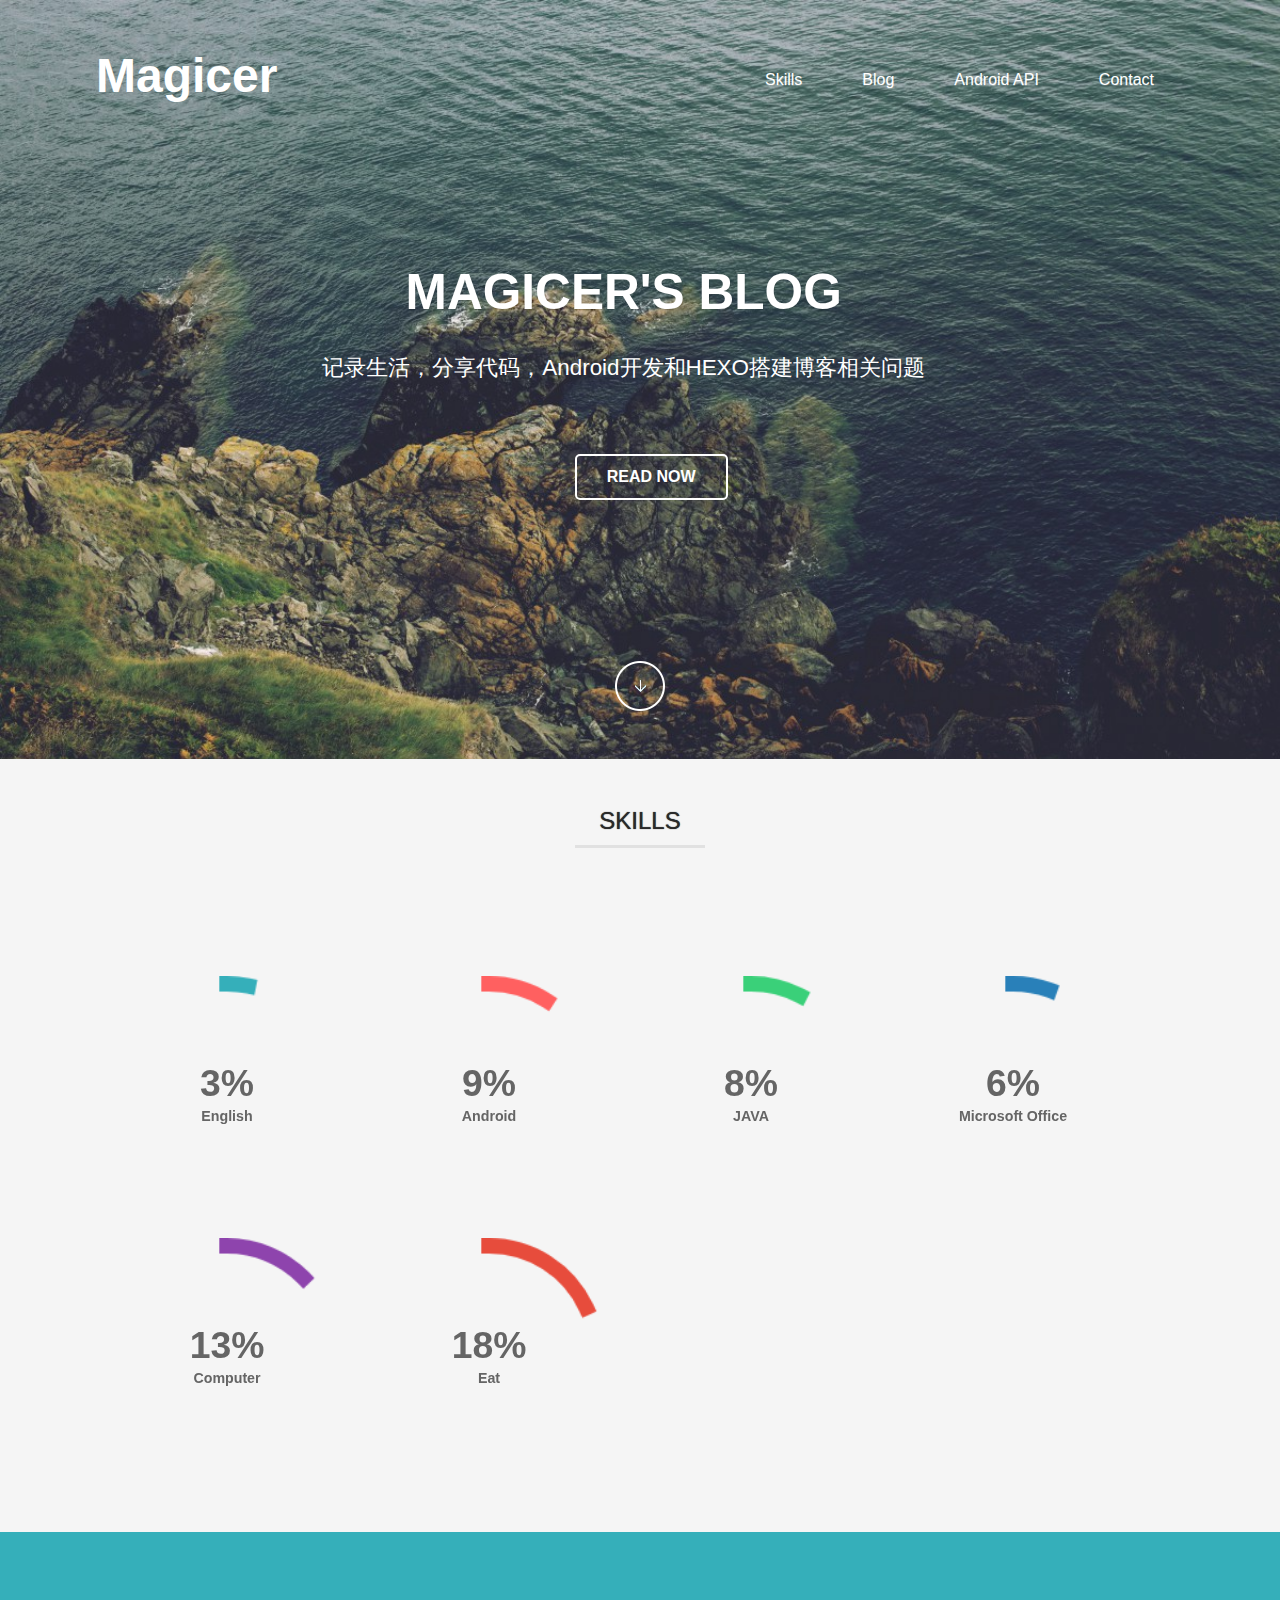
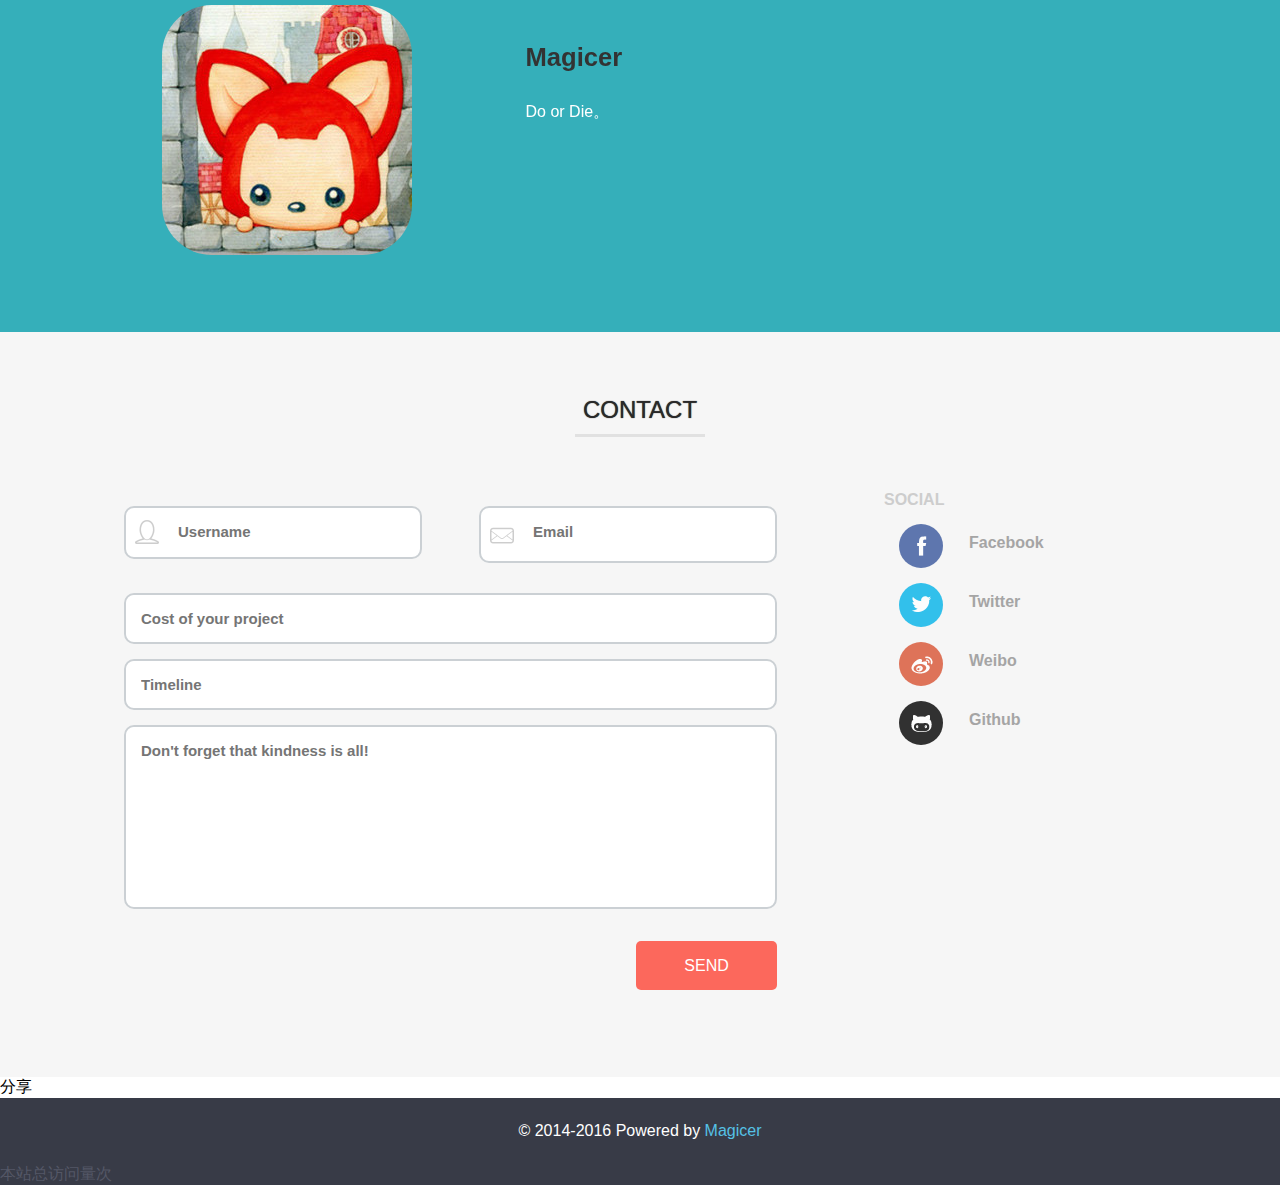
==== index.html @ fb3bc458 "social" ====
<!DOCTYPE HTML>
<html>
<head>
<title>Magicer's Home Page</title>
<meta http-equiv="Content-Type" content="text/html; charset=utf-8" />
<meta name="description" content="记录生活 |Android|Java" />
<meta name="description" content="张同爽的个人主页：http://magicer.xyz" />
<link rel="Shortcut Icon" href="images/icon.png" >
<link rel="Bookmark" href="images/icon.png" >
<meta name="viewport" content="width=device-width, initial-scale=1, maximum-scale=1">
<!-- <link href='http://fonts.googleapis.com/css?family=Open+Sans:400,600' rel='stylesheet' type='text/css'> -->
<link href="css/style.css" rel="stylesheet" type="text/css" media="all" />
<link href="css/slimmenu.css" rel="stylesheet" media="screen">

<script src="js/jquery.min.js"></script>
</head>
<body>
<div class="content" id="home">
	<div class="wrap">
		<div class="header_style1"> 
			<!-- start h_logo -->
			<div class="logo">
				<h1><a href="index.html">Magicer</a></h1>
			</div>
			<!-- start h_menu -->
			<div class="h_menu">
				<ul class="flexy-menu thick orange">
					<li> <a href="#skills" class="scroll">Skills</a></li>
					<li><a href="http://blog.magicer.xyz" >Blog</a></li>
					<li><a href="http://android.magicer.xyz" >Android API</a> </li>
					<li><a href="#contact" class="scroll">Contact</a></li>
				</ul>
			</div>
			<!-- end h_menu -->
			<div class="clear"> </div>
		</div>
		
		<!-- start manu --> 
		<script type="text/javascript" src="js/flexy-menu.js"></script>
		<link href="css/header_style1.css" rel="stylesheet" type="text/css" media="all" />
		<script type="text/javascript">$(document).ready(function(){$(".flexy-menu").flexymenu({speed: 400,type: "horizontal",align: "right"});});</script> 
		

		<div class="slider"> 
			
			<div id="da-slider" class="da-slider">
				<div class="da-slide">
					<h2>Magicer's Blog</h2>
					<p>记录生活，分享代码，Android开发和HEXO搭建博客相关问题</p>
					<a href="http://blog.magicer.xyz" class="da-link"><span> READ NOW</span></a> </div>
				<div class="da-slide">
					<h2>Adroid 6.0 <img src="images/Android OS-28.png" alt="android " height="40" width="40"> Marshmallow </h2>
					<p>Android 6.0 Marshmallow 官方文档镜像文件，不需要翻墙即可查看</p>
					<a href="http://android.magicer.xyz" class="da-link"><span> READ NOW</span></a> </div>
				
				
				<nav class="da-arrows"> <span class="da-arrows-prev"></span> <span class="da-arrows-next"></span> </nav>
			</div>
			<div class="down-arrow"> <a href="#skills" class="scroll" ><span> </span></a> </div>
			<link rel="stylesheet" type="text/css" href="css/slider.css" />
			<script type="text/javascript" src="js/modernizr.custom.28468.js"></script> 
			<script type="text/javascript" src="js/jquery.cslider.js"></script> 
			<script type="text/javascript">
				$(function() {
				
					$('#da-slider').cslider({
						autoplay	: true,
						bgincrement	: 450
					});
				
				});
			</script> 
			
		</div>
	</div>
</div>




<!-- Owl Carousel Assets -->
<link href="css/owl.carousel.css" rel="stylesheet">
<!-- Owl Carousel Assets --> 
<!-- Prettify --> 
<script src="js/owl.carousel.js"></script> 
<script>
		    $(document).ready(function() {
		
		      $("#owl-demo").owlCarousel({
		        items : 1,
		        lazyLoad : true,
		        autoPlay : true,
		        navigation : true,
			    navigationText : ["",""],
			    rewindNav :true,
			    scrollPerPage :true,
			    pagination : true,
    			paginationNumbers: false,
		      });
		
		    });
		    $(document).ready(function() {
		
		      $("#owl-demo1").owlCarousel({
		        items : 1,
		        lazyLoad : true,
		        autoPlay : true,
		        navigation : true,
			    navigationText : ["",""],
			    rewindNav : true,
			    scrollPerPage :true,
			    pagination : false,
    			paginationNumbers: false,
		      });
		
		    });
		    $(document).ready(function() {
		
		      $("#owl-demo2").owlCarousel({
		        items : 1,
		        lazyLoad : true,
		        autoPlay : true,
		        navigation : false,
			    navigationText : ["",""],
			    rewindNav : false,
			    scrollPerPage :true,
			    pagination : false,
    			paginationNumbers: false,
		      });
		
		    });
		    </script> 
<!-- //Owl Carousel Assets -->
<div class="skills" id="skills">
	<section class="text-light">
		<div  class="wrap">
			<div class="row-content1">
				<h3 class="heading">Skills</h3>
				<p class="para"></p>
				<div class="chart" data-percent="45" data-bar-color="#35AFBA" data-animate="4000">
					<div class="chart-content">
						<div class="percent"></div>
						<div class="chart-title">English</div>
					</div>
					<!-- chart-content --> 
				</div>
				<!-- chart -->
				<div class="chart" data-percent="50" data-bar-color="#FF6060" data-animate="2500">
					<div class="chart-content">
						<div class="percent"></div>
						<div class="chart-title">Android</div>
					</div>
					<!-- chart-content --> 
				</div>
				<!-- chart -->
				<div class="chart" data-percent="60" data-bar-color="#3AD079" data-animate="3000">
					<div class="chart-content">
						<div class="percent"></div>
						<div class="chart-title"> JAVA</div>
					</div>
					<!-- chart-content --> 
				</div>
				<!-- chart -->
				<div class="chart" data-percent="60" data-bar-color="#2980b9" data-animate="3500">
					<div class="chart-content">
						<div class="percent"></div>
						<div class="chart-title">Microsoft Office</div>
					</div>
					<!-- chart-content --> 
				</div>
				<div class="chart" data-percent="70" data-bar-color="#8e44ad" data-animate="2500">
					<div class="chart-content">
						<div class="percent"></div>
						<div class="chart-title">Computer</div>
					</div>
				</div>
				<div class="chart" data-percent="100" data-bar-color="#e74c3c" data-animate="2500">
					<div class="chart-content">
						<div class="percent"></div>
						<div class="chart-title">Eat</div>
					</div>
				</div>
				<!-- chart -->
				<div class="clear"> </div>
			</div>
		</div>
	</section>
	<script src="js/plugins.js"></script> 
	<script src="js/script.js"></script> 
</div>

<div class="group_3">
	<div class="group_3-items">
		<div class="wrap">
			<div id="owl-demo2" class="owl-carousel">
				<div class="item" >
					<div class="carousel">
						<div class="group_3_img"> <img src="images/img.jpg" alt=""> </div>
						<div class="group_1_text group_3_text">
							<h3> Magicer</h3>
							<p>Do or Die。
							   </p>
						</div>
						<div class="clear"> </div>
					</div>
				</div>
				<div class="item">
					<div class="carousel">
						<div class="group_3_img"> <img src="images/img.jpg" width="250" height="250" alt=""> </div>
						<div class="group_1_text group_3_text">
							<h3>Magicer</h3>
							<p>人生的磨难是很多的，所以我们不可对于每一件轻微的伤害都过于敏感。在生活磨难面前，精神上的坚强和无动于衷是我们抵抗罪恶和人生意外的最好武器。 —— 洛克</p>
						</div>
						<div class="clear"> </div>
					</div>
				</div>
				<div class="item">
					<div class="carousel">
						<div class=" group_3_img"> <img src="images/img.jpg" alt=""> </div>
						<div class="group_1_text group_3_text">
							<h3>Magicer</h3>
							<p>厌恶吵闹，。</p>
						</div>
						<div class="clear"> </div>
					</div>
				</div>
			</div>
		</div>
	</div>
</div>
<div class="contact" id="contact">
	<div class="wrap">
		<h3 class="heading">Contact</h3>
		<form>
			<div class="left-form">
				<ul>
					<li class="name"> <a href="#" class="icon user"> </a>
						<input type="text" placeholder="Username" required>
						<div class="clear"> </div>
					</li>
					<li class="email"> <a href="#" class="icon mail"> </a>
						<input type="email" placeholder="Email" required>
						<div class="clear"> </div>
					</li>
					<div class="clear"> </div>
					<li>
						<input type="text" placeholder="Cost of your project" required>
						<div class="clear"> </div>
					</li>
					<li>
						<input type="text" placeholder="Timeline" required>
						<div class="clear"> </div>
					</li>
					<li>
						<textarea class="plain buffer" placeholder="Don't forget that kindness is all!"></textarea>
						<div class="clear"> </div>
					</li>
					<div class="send"> <a href="mailto:magicer_zhang@163.com" >SEND</a> </div>
				</ul>
			</div>
			<div class="right-form">
				<div class="soc_icons">
					<h4>SOCIAL</h4>
					<ul>
						<li><a class="icon1" href="http://www.facebook.com/zhang.magicer"> <span>Facebook</span> </a> </li>
						<li><a class="icon2" href="http://twitter.com/Captain_Magicer"><span>Twitter</span></a></li>
						<li><a class="icon3" href="http://weibo.com/u/3681817060"><span>Weibo</span></a></li>
						<li><a class="icon5" href="http://github.com/Magicer"><span>Github</span></a></li>
						
						<div class="clear"> </div>
					</ul>
				</div>
			</div>
			<div class="clear"> </div>
		</form>
	</div>
</div>
<div id="disqus_thread"></div>
<script type="text/javascript">
    /* * * CONFIGURATION VARIABLES * * */
    var disqus_shortname = 'magicer';
    
    /* * * DON'T EDIT BELOW THIS LINE * * */
    (function() {
        var dsq = document.createElement('script'); dsq.type = 'text/javascript'; dsq.async = true;
        dsq.src = '//' + disqus_shortname + '.disqus.com/embed.js';
        (document.getElementsByTagName('head')[0] || document.getElementsByTagName('body')[0]).appendChild(dsq);
    })();
</script>
<noscript>Please enable JavaScript to view the <a href="https://disqus.com/?ref_noscript" rel="nofollow">comments powered by Disqus.</a></noscript>

<!--MOB SHARE BEGIN-->
                            <div class="-mob-share-ui-button -mob-share-open">分享</div>
                            <div class="-mob-share-ui" style="display: none">
                                <ul class="-mob-share-list">
                                    <li class="-mob-share-weibo"><p>新浪微博</p></li>
                                    <li class="-mob-share-tencentweibo"><p>腾讯微博</p></li>
                                    <li class="-mob-share-qzone"><p>QQ空间</p></li>
                                    <li class="-mob-share-qq"><p>QQ好友</p></li>
                                    <li class="-mob-share-weixin"><p>微信</p></li>
                                    <li class="-mob-share-douban"><p>豆瓣</p></li>
                                    <li class="-mob-share-renren"><p>人人网</p></li>
                                    <li class="-mob-share-kaixin"><p>开心网</p></li>
                                    <li class="-mob-share-facebook"><p>Facebook</p></li>
                                    <li class="-mob-share-twitter"><p>Twitter</p></li>
                                    <li class="-mob-share-pocket"><p>Pocket</p></li>
                                    <li class="-mob-share-google"><p>Google+</p></li>
                                    <li class="-mob-share-youdao"><p>有道云笔记</p></li>
                                    <li class="-mob-share-mingdao"><p>明道</p></li>
                                    <li class="-mob-share-pengyou"><p>朋友网</p></li>
                                    <li class="-mob-share-tumblr"><p>Tumblr</p></li>
                                    <li class="-mob-share-instapaper"><p>Instapaper</p></li>
                                    <li class="-mob-share-linkedin"><p>LinkedIn</p></li>
                                </ul>
                                <div class="-mob-share-close">取消</div>
                            </div>
                            <div class="-mob-share-ui-bg"></div>
                            <script id="-mob-share"
                            src="http://f1.webshare.mob.com/code/mob-share.js?appkey=11eb1336d7f8d"></script>
                            <!--MOB SHARE END-->




<div class="footer">

	<div class="copy">
		<p>© 2014-2016   Powered by <a href="http://magicer.xyz" target="_blank" title="Magicer">Magicer</a></p>
		<script async src="//dn-lbstatics.qbox.me/busuanzi/2.3/busuanzi.pure.mini.js"></script>
            <span id="busuanzi_container_site_pv">本站总访问量<span id="busuanzi_value_site_pv"></span>次</span>
	</div>
	<!-- scroll_top_btn --> 
	<script type="text/javascript" src="js/move-top.js"></script> 
	<script type="text/javascript" src="js/easing.js"></script> 
	<script type="text/javascript">
			$(document).ready(function() {
			
				var defaults = {
		  			containerID: 'toTop', // fading element id
					containerHoverID: 'toTopHover', // fading element hover id
					scrollSpeed: 1200,
					easingType: 'linear' 
		 		};
				
				
				$().UItoTop({ easingType: 'easeOutQuart' });
				
			});
		</script> 
	<script type="text/javascript">
		jQuery(document).ready(function($) {
			$(".scroll").click(function(event){		
				event.preventDefault();
				$('html,body').animate({scrollTop:$(this.hash).offset().top},1200);
			});
		});
	</script> 
	<a href="#" id="toTop" style="display: block;"><span id="toTopHover" style="opacity: 1;"></span></a> </div>
</body>
</html>
---- css/style.css ----
/* reset */
html,body,div,span,applet,object,iframe,h1,h2,h3,h4,h5,h6,p,blockquote,pre,a,abbr,acronym,address,big,cite,code,del,dfn,em,img,ins,kbd,q,s,samp,small,strike,strong,sub,sup,tt,var,b,u,i,dl,dt,dd,ol,nav ul,nav li,fieldset,form,label,legend,table,caption,tbody,tfoot,thead,tr,th,td,article,aside,canvas,details,embed,figure,figcaption,footer,header,hgroup,menu,nav,output,ruby,section,summary,time,mark,audio,video{margin:0;padding:0;border:0;font-size:100%;font:inherit;vertical-align:baseline;}
article, aside, details, figcaption, figure,footer, header, hgroup, menu, nav, section {display: block;}
ol,ul{list-style:none;margin:0;padding:0;}
blockquote,q{quotes:none;}
blockquote:before,blockquote:after,q:before,q:after{content:'';content:none;}
table{border-collapse:collapse;border-spacing:0;}
/* start editing from here */
a{text-decoration:none;}
.txt-rt{text-align:right;}/* text align right */
.txt-lt{text-align:left;}/* text align left */
.txt-center{text-align:center;}/* text align center */
.float-rt{float:right;}/* float right */
.float-lt{float:left;}/* float left */
.clear{clear:both;}/* clear float */
.pos-relative{position:relative;}/* Position Relative */
.pos-absolute{position:absolute;}/* Position Absolute */
.vertical-base{	vertical-align:baseline;}/* vertical align baseline */
.vertical-top{	vertical-align:top;}/* vertical align top */
.underline{	padding-bottom:5px;	border-bottom: 1px solid #eee; margin:0 0 20px 0;}/* Add 5px bottom padding and a underline */
nav.vertical ul li{	display:block;}/* vertical menu */
nav.horizontal ul li{	display: inline-block;}/* horizontal menu */
img{max-width:100%;}
/*end reset*/
body {
	background:#ffffff;
	font-family: 'Open Sans', sans-serif;
	font-size: 100%;
}
.wrap{
	margin:0 auto;
	width:80%;
}
/*****/
.content
{
	background: url(../images/freeimage.jpg) no-repeat;
	background-size: 100%;
	background-size:cover;
}



/*------- Skills rings-------*/

.heading
{
	color:#292929;
	border-bottom: 3.5px solid #E1E1E1;
	width: 130px;
	margin: 0 auto;
	font-size: 1.5em;
	text-transform: uppercase;
	text-shadow: 0px 0px 1px #292929;
	text-align: center;
	padding-bottom: 10px;
}
.para
{
	color:#6C6C6C;
	padding:3em 0em 4em 0em;
	text-align: center;
}
.centertxt {
	width: 85%;
	margin: 0 auto;
}
.text-light
{
	background: #F5F5F5;
	padding: 3em 0em;
}
.chart {
    position: relative;
    display: inline-block;
    margin: 1em;
    width: 230px;
    height: 230px;
    text-align: center;
}

.chart canvas {
    width: 230px;
    height: 230px;
}

.chart-content {
    position: absolute;
    top: 0;
    left: 0;
    width: 100%;
}

.percent,
.count-number,
.count-number-done {
    color: #666;
    font-weight: 700;
    font-size: 2.333em;
    line-height: 1.34;
}

.text-light .percent,
.text-light .count-number,
.text-light .count-number-done {
    color: #656565;
}

.percent:after {
    content: '%';
}

.chart-title,
.count-subject {
    font-weight: 700;
    font-size: 0.889em;
}

.chart-title {
    color: #999;
}

.text-light .chart-title,
.text-light .count-subject {
    color: #656565;
}

.text-light .timeline .experience-info p {
    color: rgba(255,255,255,0.7);
}

.text-light .timeline time {
    color: rgba(255,255,255,0.5);
}

.text-light .timeline .experience,
.text-light .timeline .experience .circle {
    border-color: rgba(255,255,255,0.5);
}

/*-------------Timeline-----*/
.exper {
padding: 4em 0em;
}
.timeline-label h4 {
    margin-top: 0;
    font-size: 1.9em;
    color:#55C1E5;
    padding:1em 0em;
    font-weight: 600;
}

.timeline-label p {
    font-size: 1.09em;
    color:#696969;
    padding: 0.5em 0em;
    line-height: 1.7em;
}
.timeline-label
{
	padding: 6em 0em;
}
.timeline .experience {
    position: relative;
    float: left;
    margin-left: 2em;
    padding-left: 4em;
    border-left: 2px solid #ccc;
}

.timeline .experience-info h5 {
    margin-top: 0;
    margin-bottom: 0.333em;
    font-size: 1.1em;
    color:#2C2C2C;
    font-weight: 600;
}

.timeline .experience-info .role {
    font-size: 0.9em;
    color:#323232;
}

.timeline .experience-info p {
    font-size: 0.9em;
    color:#A3A3A3;
    font-weight: 600;
    line-height: 1.7em;
}

.timeline time {
    display: block;
    width: 4.111em;
    color: #ccc;
    text-align: center;
    font-weight: 700;
}

.timeline .experience-img,
.timeline .experience-info,
.timeline .experience-info h5,
.timeline .experience-info .role,
.timeline .experience-info p {
    clear: none;
}

.timeline .experience .circle {
    position: absolute;
    top: 1em;
    left: -0.86em;
    display: block;
    width: 1.222em;
    height: 1.222em;
    border: 3px solid #ccc;
    -webkit-border-radius: 50%;
    -moz-border-radius: 50%;
    border-radius: 50%;
    background-color: #F5F5F5;
}

.timeline .experience-img {
    float: left;
    width: 4em;
    height: 4em;
}

.timeline .experience-img img {
    -webkit-border-radius: 25%;
    -moz-border-radius: 25%;
    border-radius: 25%;
    -webkit-box-shadow: 0px 1px 2px rgba(0, 0, 0, 0.08);
    -moz-box-shadow: 0px 1px 2px rgba(0, 0, 0, 0.08);
    box-shadow: 0px 1px 2px rgba(0, 0, 0, 0.08);
    width: 100%;
}

.timeline .experience-info {
    margin-left: 5.444em;
}
/*****/
.row-content2 {
padding: 6% 8%;
}
.column.six, .column.half, .column.threesixths, .column.twofourths {
width: 40%;
}
.column {
margin-left: 0;
margin-right: 3.8%;
}
.column {
clear: none;
float: left;
min-height: 1px;
}
.column.six, .column.half, .column.threesixths, .column.twofourths {
width: 48%;
}
.column.last, .column.reset {
margin-right: 0 !important;
}
.column {
margin-left: 0;
margin-right: 3.8%;
}
.experience-info p {
margin-top: 0.67em;
margin-bottom: 1.34em;
}
.brows_button_4
{
	margin: 3em 0em;
}
/*******/
.contact {
	background: #F6F6F6;
	padding: 6em 0em 2em 0em;
}
.left-form,.right-form{
	float:left;
	margin:22px 28px;
	width:60%;
}
.contact form {
	padding-top: 2em;
}
.left-form li {
	display: block;
	color: #4D4949;
	border: 2px solid #CBD0D4;
	border-radius: 10px;
	-webkit-border-radius: 10px;
	-moz-border-radius: 10px;
	-o-border-radius: 10px;
	margin: 15px 0px;
	background: #fff;
}
.left-form li:hover{
	border:2px solid #8DD4FF;
	color: #343434;
}
.left-form li:focus{
	border:2px solid #8DD4FF;
}
.left-form li:active{
		border:2px solid #8DD4FF;
}

.left-form input[type=text],.left-form input[type=email],.left-form textarea {
	float:right;
	font-family: 'Open Sans', sans-serif;
	width:90%;
	padding: 1em 2em 1em 1em;
	border:none;
	color: #989898;
	font-size:15px;
	float: left;
	outline: none;
	font-weight: 600;
	border-radius: 10px;
	-webkit-border-radius: 10px;
	-moz-border-radius: 10px;
	-o-border-radius: 10px;
}
textarea
{
	height: 150px;
	resize: none;
	
}
.right-form{
	float:right;
	width: 25%;
}
.icon {
	height: 28px;
	width: 28px;
	display: block;
	float: left;
	margin: 12px 0px 9px 9px;
}
.name input[type=text],.email input[type=email]
{
	width:75%;
}

.user {
	background: url(../images/user.png) no-repeat 0px 0px;
}
.mail {
	background: url(../images/mail.png) no-repeat 0px 0px;
	margin: 16px 0px 9px 9px;
}
.name
{
	float: left;
	width:45%;
	margin-right: 4%;
}
.email
{
	float:right;
	width:45%;
}
.send
{
	margin: 3em 0em;
	text-align: right;
}
.send a
{
	color:#fff;
	background: #FC685C;
	padding: 1em 3em;
	border-radius: 5px;
	-webkit-border-radius: 5px;
	-moz-border-radius: 5px;
	-o-border-radius: 5px;
	-webkit-transition: all 0.3s ease-in-out;
	-moz-transition: all 0.3s ease-in-out;
	-o-transition: all 0.3s ease-in-out;
	transition: all 0.3s ease-in-out;
}
.send a:hover
{
	background: #EB4334;
}
.right-form h4{
	color:#CDCDCD;
	font-size: 1em;
	font-weight: 600;
}
.right-form p{
	color:#323232;
	font-size:1em;
	line-height: 1.7em;
	padding: 1em 0em;
}
/* start soc_icons */

.soc_icons h2{
	text-transform: uppercase;
	font-size: 1.2em;
	color: #c0c0c0;
	font-weight: 400;
	margin-bottom: 10px;
}
.soc_icons ul li{
	margin:15px;
}
.soc_icons ul li a{
	opacity:0.8;
	display: block;
	padding: 10px;
	background: #2e2e2e;
	width: 24px;
	height: 24px;
	-webkit-transition: all 0.3s ease-in-out;
	-moz-transition: all 0.3s ease-in-out;
	-o-transition: all 0.3s ease-in-out;
	transition: all 0.3s ease-in-out;
	border-radius: 26px;
	color:#929191;
	font-weight: 600;
}
.soc_icons ul li a span{
	margin-left: 60px;
}
.soc_icons ul li a.icon1{
	background: #39579D url('../images/icon1.png') no-repeat 18px 12px;
}
.soc_icons ul li a.icon2{
	background: #02B3E9 url('../images/icon2.png') no-repeat 12px 13px;
}
.soc_icons ul li a.icon3{
	background: #D95333 url('../images/icon3.png') no-repeat 9px 9px;
}
.soc_icons ul li a.icon4{
	background: #007BB6 url('../images/icon4.png') no-repeat 14px 12px;
}
.soc_icons ul li a.icon5{
	background: #000000 url('../images/icon5.png') no-repeat 10px 10px;
}
.soc_icons ul li a:hover{
	zoom: 1;
	filter: alpha(opacity=50);
	opacity: 1;
	-webkit-transition: opacity .15s ease-in-out;
	-moz-transition: opacity .15s ease-in-out;
	-ms-transition: opacity .15s ease-in-out;
	-o-transition: opacity .15s ease-in-out;
	transition: opacity .15s ease-in-out;
	color:#373737;
}
.copyrights{text-indent:-9999px;height:0;line-height:0;font-size:0;overflow:hidden;}
/*******footer**********/
.footer {
	z-index: 10;
	background-color: #363842;
	color: #545766;
}
#top-footer .widget {
	margin-bottom: 0;
	font-size: 0.778em;
	width: 22.05%;
	float: left;
}
#top-footer{
	padding:2em 0em;;
}
.widget h4 {
	margin-top: 0;
	color: #CCC;
	font-size: 1.5em;
	font-weight: 600;
}
.plain li
{
	margin: 10px 0px;
}
.footer a ,.footer p{
	color: #545766;
	text-decoration: none;
	font-size: 1.3em;
	-webkit-transition: all 0.3s ease-in-out;
	-moz-transition: all 0.3s ease-in-out;
	-o-transition: all 0.3s ease-in-out;
	transition: all 0.3s ease-in-out;
}
.footer p{
	padding:1em 0em;
}
.footer a:hover {
	color: #fff;
}
.soc_icons1 li
{
	float:left;
}
.copy
{
	background-color: rgba(59, 63, 78, 0.48);
}
.copy p{
	color:#fff;
	font-size:1em;
	font-family: 'Open Sans', sans-serif;
	text-align: center;
	padding: 1.5em 0em;
}
.copy p a{
	color:#55C1E5;
	font-family: 'Open Sans', sans-serif;
	font-size:1em;
	-webkit-transition: all 0.3s ease-in-out;
	-moz-transition: all 0.3s ease-in-out;
	-o-transition: all 0.3s ease-in-out;
	transition: all 0.3s ease-in-out;
}
.copy p a:hover{
	color:#fff;
}
#toTop {
	display: none;
	text-decoration: none;
	position: fixed;
	bottom: 10px;
	right: 10px;
	overflow: hidden;
	width: 40px;
	height: 40px;
	border: none;
	text-indent: 100%;
	background: url(../images/top.png) no-repeat right top;
}
/******response***********/
@media only screen and (max-width: 1440px)
{
	.centertxt {
	width: 95%;
	}
	.name input[type=text], .email input[type=email] {
	width: 70%;
	}
}
@media only screen and (max-width: 1366px)
{
	.da-slider {
	width: 100%;
	height: 300px;
	}
	.centertxt {
	width: 100%;
	}
}
@media only screen and (max-width: 1280px)
{
	.wrap {
		width:85%;
	}
	.group_3 {
	padding: 1em 0em 1em 0em;
	}
	.contact {
	padding: 4em 0em 2em 0em;
	}
	.group_2 {
	padding: 3em 0em 1em 0em;
	}
}
@media only screen and (max-width: 1024px)
{
	.group_1_img .ui,.group_1_img .ux
	{
		font-size: 2.5em;
	}
	.chart canvas {
	width: 180px;
	height: 180px;
	}
	.chart {
	width: 180px;
	height: 180px;
	}
	.name input[type=text], .email input[type=email] {
	width: 60%;
	}
	.soc_icons1 ul li {
	margin: 8px;
	}
}
@media only screen and (max-width: 768px)
{
	.wrap {
		width:90%;
	}
	.centertxt > div:nth-child(4) {
	display: none;
	}
	.column.six {
	width: 100%;
	float: none;
	padding: 0em;
	margin: 0em;
	margin-bottom: 5em;
	}
	.timeline-label {
	text-align: center;
	}
	.timeline-label h4 {
	padding: 0.3em 0em;
	}
	.row-content2 {
	padding: 2%;
	}
	.brows_button_4 {
	margin: 2em 0em;
	}
	.exper {
	padding: 3em 0em;
	}
	.left-form, .right-form {
	float: none;
	margin: 22px 28px;
	width: 92%;
	}
	.right-form {
	float: none;
	width: 100%;
	margin: 0%;
	}
	.widget.meta-social.column.three.last {
	display: none;
	}
	#top-footer .widget {
	width: 29%;
	}
	.soc_icons ul
	{
		margin-top: 0.6em;
	}
	.soc_icons ul li {
	margin: 10px;
	width: 17%;
	float: left;
	}
	.soc_icons ul li a span {
	margin-left: 40px;
	font-size: 0.9em;
	}
	.soc_icons ul li a {
	width: 20px;
	height: 20px;
	}
	.soc_icons ul li a.icon1 {
	background: #39579D url('../images/icon1.png') no-repeat 16px 9px;
	}
	.soc_icons ul li a.icon2 {
	background: #02B3E9 url('../images/icon2.png') no-repeat 11px 12px;
	}
	.soc_icons ul li a.icon3 {
	background: #D95333 url('../images/icon3.png') no-repeat 13px 11px;
	}
	.soc_icons ul li a.icon4 {
	background: #007BB6 url('../images/icon4.png') no-repeat 12px 8px;
	}
	.soc_icons ul li a.icon5 {
	background: #FF0084 url('../images/icon5.png') no-repeat 11px 16px;
	}
	.contact {
	padding: 2em 0em;
	}
	ul.slimmenu li .sub-collapser:before {
	content: url(../images/down1.png);
	}
}
@media only screen and (max-width: 640px)
{
	.group_2 {
	padding: 1em 0em 1em 0em;
	}
	.para {
	padding: 1em 0em 1em 0em;
	line-height: 1.9em;
	}
	.centertxt > div:nth-child(4) {
	display: inline-block;
	}
	.timeline-label h4 {
	font-size: 1.2em;
	}
	.exper {
	padding: 1.4em 0em;
	}
	.heading {
	font-size: 1.3em;
	padding-bottom: 3px;
	}
	.year1
	{
		display:none;
	}
	.contact form {
	padding-top: 0em;
	}
	.contact {
	padding: 1.2em 0em 2em 0em;
	}
	.header {
	padding: 0em 0em 1em 0em;
	}
	.centertxt {
	width: 60%;
	}
	.chart {
	width: 200px;
	height: 200px;
	}
	.name,.email {
	float: none;
	width: 100%;
	margin-right: 0%;
	}
	.left-form input[type=text], .left-form input[type=email], .left-form textarea {
	padding: 0.5em 1em;
	}
	.mail {
	margin: 8px 0px 2px 9px;
	}
	.icon {
	margin: 4px 0px 0px 9px;
	}
	textarea {
	height: 120px;
	resize: none;
	}
	.send a {
	padding: 0.7em 2.2em;
	}
	.send {
	margin: 1.5em 0em;
	text-align: right;
	}
	.soc_icons ul li {
	margin: 0px;
	width: 16%;
	float: left;
	}
	.soc_icons ul li a span {
	margin-left: 32px;
	font-size: 0.9em;
	}
	.soc_icons ul li {
	width: 16%;
	margin-right: 20px;
	}
	.chart {
	width: 240px;
	height: 200px;
	}
}
@media only screen and (max-width: 480px)
{
	.chart canvas {
	width: 160px;
	height: 160px;
	}
	.percent, .count-number, .count-number-done {
	color: #666;
	font-weight: 700;
	font-size: 1.5em;
	line-height: 1;
	}
	.timeline-label p ,.group_1_text p,.para,.timeline .experience-info p,.right-form p{
	font-size: 0.9em;
	}
	
	.header {
	padding: 0.5em 0em;
	}
	.logo h1 a
	{
		font-size: 2.5em;
	}
	.soc_icons ul li {
	width: 26%;
	margin: 10px;
	}
	.copy p {
	color: #FFF;
	font-size: 0.9em;
	}
	#top-footer .widget {
	width: 100%;
	float: none;
	text-align: center;
	}
	.plain li {
	margin: 10px;
	float: left;
	}
	#top-footer > div:nth-child(2) > ul > li:nth-child(5) > a {
	display: none;
	}
	#top-footer {
	padding: 1em 0em;
	}
	.send a {
	padding: 0.4em 1.5em;
	font-size: 0.9em;
	}
	
	.send {
	text-align: center;
	}
	.right-form {
	text-align: center;
	margin-top: 2em;
	}
	.right-form p {
	padding: 0.5em 0em;
	}
	#contact > div > form > div.right-form > div {
	margin-top: 1em;
	}
	#top-footer > div:nth-child(2) {
	display: none;
	}
	#top-footer > div:nth-child(3) {
	display: none;
	}
}
@media only screen and (max-width: 320px)
{
	.centertxt {
	width: 100%;
	text-align: center;
	}
	.chart {
	width: 160px;
	height: 180px;
	text-align: center;
	margin: 0 auto;
	}
	.timeline .experience-info {
	margin-left: 0;
	float: left;
	margin-top: 15px;
	}
	.left-form, .right-form {
	float: none;
	margin: 22px 10px;
	width: 92%;
	}
	.left-form input[type=text], .left-form input[type=email] {
	width: 60%;
	font-size: 0.8em;
	}
	 .left-form textarea {
	width: 88%;
	font-size: 0.8em;
	}
	.soc_icons ul li {
	width: 40%;
	}
	.plain li {
	margin: 10px 20px;
	}
	.logo h1 a {
	font-size: 2.3em;
	}
	.timeline .experience-info h5 {
	font-size: 1em;
	}
	.column.six {
	margin-bottom: 2.5em;
	}
	.menu-collapser {
	height: 35px;
	line-height: 35px;
	font-size: 17px;
	}
	.right-form > div > ul > li:nth-child(5) {
	display: none;
	}
	.owl-buttons {
	display: none;
	}
	.chart canvas {
	width: 150px;
	height: 150px;
	}
	ul.slimmenu li a {
	padding: 8px 20px 8px 20px;
	font-size: 15px;
	}
	ul.slimmenu li .sub-collapser {
	top: 5px;
	}
	
}
---- css/header_style1.css ----
/* start header_style1 */
.header_style1{
	padding:3em 0em;
}
/* start h_logo */
.logo{
	float:left;
	text-align: center;
}
.logo h1 a{
	color:#fff;
	font-size: 3em;
	font-weight: 600;
}
/* start h_menu */
.h_menu{
	float:right;
	margin-top: 0.6em;
}
.flexy-menu{
	width:100%;
	margin:0;
	padding:0;
	position:relative;
	float:left;
	list-style:none;
	
}
.flexy-menu li{
	display:inline;
	font-size:13px;
	margin:0;
	padding:0;
	float:left;
	line-height:20px;
	position:relative;
}
.flexy-menu>li>a{
	display: block;
	color: #FFF;
	padding: 12px 30px 12px 30px;
	font-family: 'Open Sans', sans-serif;
	font-size: 16px;
	font-weight: 400;
	text-shadow: 0 1px 0 rgba(255, 255, 255, 0.2);
	transition: background-color 0.5s ease-out;
	-o-transition: background-color 0.5s ease-out;
	-moz-transition: background-color 0.5s ease-out;
	-webkit-transition: background-color 0.5s ease-out;
	transition: 0.5s all;
	-webkit-transition: 0.5s all;
	-moz-transition: 0.5s all;
	-o-transition: 0.5s all;
}
.flexy-menu>li>a:hover
{
	color:#55C1E5;
}

.flexy-menu li.right{
	float:right
}
.flexy-menu ul,.flexy-menu ul li ul{
	list-style:none;
	margin:0;
	padding:0;
	display:none;
	position:absolute;
	z-index:99999;
	width: 200px;
	background:#333;
	box-shadow:0 1px 1px rgba(0,0,0,0.3);
}
.flexy-menu ul{
	top:60px;
	left:0;
}
.flexy-menu ul li ul{
	top:0;
	left:100%;
}
.flexy-menu ul li{
	clear:both;
	width:100%;
	border:0;
	font-size:13px;
}
.flexy-menu ul li a{
	text-transform: capitalize;
	font-size: 13px;
	padding:10px 20px;
	width:100%;
	color:#dedede;
	text-decoration:none;
	display:inline-block;
	float:left;clear:both;
	box-sizing:border-box;
	-moz-box-sizing:border-box;
	-webkit-box-sizing:border-box;
	-webkit-transition:color .2s linear,background .2s linear;
	-moz-transition:color .2s linear,background .2s linear;
	-o-transition:color .2s linear,background .2s linear;
	transition:color .2s linear,background .2s linear;
}
.flexy-menu>li .arrow{
	position:absolute;
	color:#dedede;
	top:20px;
	right:8px;
	font-size:17px;
}

.flexy-menu i{
	line-height:20px!important;
	margin-right:6px;
	font-size:18px;
	float:left;
}
.flexy-menu>li.showhide{
	display:none;
	width:100%;
	height:40px;
	cursor:pointer;
	color:#dedede;
}
.flexy-menu>li.showhide span.title{
	margin: 10px 0 0 15px;
	float: left;
	font-size: 1.3em;
	color: #FFF;
}
.flexy-menu>li.showhide span.icon{
	margin: 12px 10px;
	float: right;
}
.flexy-menu>li.showhide .icon em{
	margin-bottom:3px;
	display:
	block;width:20px;
	height:3px;
	background:#fff;
}
.h_menu > ul > li.showhide > span.icon > em:nth-child(4) {
	display: none;
}
@media only screen and (max-width:1024px)
{
	.logo h1 a {
	font-size: 2.7em;
	}
	.flexy-menu>li>a {
	padding: 12px 20px 12px 25px;
	}
}
/***** Media Quries *****/
@media only screen and (max-width:768px){
	.wrap{
		width:95%;
	}
	.header_style1 {
	padding: 1.5em 0em;
	}
	.logo h1 a {
	font-size: 2.5em;
	}
	.logo{
		float: none;
		text-align: center;
	}
	.h_menu{
		float: none;
	}
	.flexy-menu{
		background: rgba(255, 255, 255, 0.4);
	}
	.flexy-menu>li>a {
		color:#ffffff;
		font-size: 12px;
	}
	.flexy-menu.vertical{
		width:100%
	}
	.flexy-menu li{
		display:block;
		width:100%;
	}
	.flexy-menu>li>a{
		padding:10px 15px;
		color: #303030;
		font-size: 1.1em;
		background: #EEE;
		border-bottom: 1px solid #D8D8D8;

	}
	.flexy-menu>li>a:hover {
	color: #FFF;
	background: #55C1E5;
	}
	.flexy-menu a{
		width:100%;
		box-sizing:border-box;
		-moz-box-sizing:border-box;
		-webkit-box-sizing:border-box;
	}
	.flexy-menu ul,.flexy-menu ul li ul,.flexy-menu.vertical ul,.flexy-menu.vertical ul li ul{
		width:100%;
		left:0;
		border-left:0;
		position:static;
		box-sizing:border-box;
		-moz-box-sizing:border-box;
		-webkit-box-sizing:border-box;
	}
	.flexy-menu ul li{
		border-left:0;
		border-right:0;
	}
	.flexy-menu ul li a,.flexy-menu.vertical ul li a{
		padding-top:10px;
		padding-bottom:10px;
	}
	.flexy-menu ul>li>a{
		padding-left:40px!important;
	}
	.flexy-menu>li .arrow{
		top:15px;right:25px;
		font-size:17px;
	}
	.flexy-menu ul>li .arrow{
		display:none;
	}
	
}
@media only screen and (max-width: 640px) {

	.header_style1 {
	padding: 1em 0em;
	}
	.logo h1 a {
	font-size: 2.4em;
	}
}
@media only screen and (max-width: 320px) {
	.flexy-menu>li.showhide {
		height: 40px;
	}
	.flexy-menu li {
		line-height: 10px;
	}
	.flexy-menu>li.showhide span.title {
		margin: 16px 0 0 10px;
	}
	.flexy-menu>li.showhide span.icon {
		margin: 12px 10px;
	}
	.header_style1 {
	padding: 0.5em 0em;
	}
	.logo h1 a {
	font-size: 2.3em;
	}
	.flexy-menu>li.showhide {
	height: 35px;
	}
	.flexy-menu>li.showhide span.title {
	margin: 10px 0 0 10px;
	}
	.flexy-menu>li.showhide span.icon {
	margin: 9px 4px;
	}

}
---- css/slider.css ----
.da-slider{
	width: 100%;
	height:350px;
	position: relative;
	overflow: hidden;
	-webkit-transition: background-position 1s ease-out 0.3s;
	-moz-transition: background-position 1s ease-out 0.3s;
	-o-transition: background-position 1s ease-out 0.3s;
	-ms-transition: background-position 1s ease-out 0.3s;
	transition: background-position 1s ease-out 0.3s;
	text-align:center;
	margin-top: 10em;
}
.da-slide{
	position: absolute;
	width: 100%;
	height: 100%;
	top: 0px;
	left: 0px;
	text-align: left;
	font-family: 'Open Sans', sans-serif;
}
.da-slide-current{
	z-index: 1000;
}
.da-slider-fb .da-slide{
	left: 100%;
}
.da-slider-fb  .da-slide.da-slide-current{
	left: 0px;
}
.da-slide h2,
.da-slide p,
.da-slide .da-link,
.da-slide .da-img{
	position: absolute;
	opacity: 0;
	left: 110%;
}
.da-slider-fb .da-slide h2,
.da-slider-fb .da-slide p,
.da-slider-fb .da-slide .da-link{
	left: 10%;
	opacity: 1;
}
.da-slider-fb .da-slide .da-img{
	left: 60%;
	opacity: 1;
}
.da-slide h2{
	color:#FFFFFF;
	width: 77%;
	top:0px;
	white-space: nowrap;
	z-index: 10;
	font-weight:600;
	text-shadow: 1px 1px 1px rgba(0,0,0,0.1);
	font-size:3.5em;
	text-align: center;
	font-family: 'Open Sans', sans-serif;
	text-transform: uppercase;
}
.da-slide p{
	top:110px;
	color: #FFFFFF;
	font-size: 1.4em;
	height: 80px;
	overflow: hidden;
	font-family: 'Open Sans', sans-serif;
	font-weight: 400;
	line-height: 29px;
	text-align: center;
	margin: 0 auto;
	width: 77%;
}
.da-img{
	display:none;
}
.da-slide .da-img{
	text-align: center;
	width: 30%;
	top: 51px;
	height: 256px;
	line-height: 320px;
	left: 110%; /*60%*/
}
.da-slide .da-link{
	top:175px; /*depends on p height*/
	font-family: 'Open Sans', sans-serif;
	display:inline-block;
	color:#ffffff;
	font-size:1em;
	font-weight:600;
	text-decoration:none;
	text-align:center;
	margin-left: 34%;
	margin-top: 1em;
	padding:12px 30px;
	border:2px solid #fff;
	transition: 0.5s all;
	-webkit-transition: 0.5s all;
	-moz-transition: 0.5s all;
	-o-transition: 0.5s all;
	border-radius: 5px;
	-moz-border-radius: 5px;
	-o-border-radius:5px;	
}
.down-arrow
{
	width:50px;
	margin: 0 auto;
	padding: 3em 0em;
}
.down-arrow span{
	background: url(../images/downarrow.png);
	width:50px;
	height: 50px;
	display:block;
}
 .da-link:hover{
 	background: #fff;
 	color:#55C1E5;
 }
.da-arrows{
	-moz-user-select: none;
	-webkit-user-select: none;
}
.da-arrows span{
	position: absolute;
	top: 50%;
	cursor: pointer;
	z-index: 2000;
	opacity: 0;
	height:60px;
	width:60px;
	-webkit-transition: opacity 0.4s ease-in-out-out 0.1s;
	-moz-transition: opacity 0.4s ease-in-out-out 0.1s;
	-o-transition: opacity 0.4s ease-in-out-out 0.1s;
	-ms-transition: opacity 0.4s ease-in-out-out 0.1s;
	transition: opacity 0.4s ease-in-out-out 0.1s;
}
.da-arrows-prev{
	background: url(../images/sprite.png) no-repeat 0px 0px;
}
.da-arrows-next{
	background: url(../images/sprite.png) no-repeat -80px 0px;
}
.da-slider:hover .da-arrows span{
	opacity: 1;
}
.da-arrows span.da-arrows-next:after{
	background-position: top right;
}
.da-arrows span.da-arrows-prev{
	left: 15px;
}
.da-arrows span.da-arrows-next{
	right: 15px;
}
.da-slide-current h2,
.da-slide-current p,
.da-slide-current .da-link{
	left: 10%;
	opacity: 1;
}
.da-slide-current .da-img{
	left: 60%;
	opacity: 1;
}
/***
.da-dots{
	width: 99%;
	position: absolute;
	text-align: center;
	left: 0px;
	bottom: 20px;
	z-index: 2000;
	-moz-user-select: none;
	-webkit-user-select: none;
}
.da-dots span{
	display: inline-block;
	position: relative;
	width: 15px;
	height:15px;
	background:#6D6D6D;
	margin: 3px;
	cursor: pointer;
	border-radius: 10px;
	-webkit-border-radius: 10px;
	-o-border-radius: 10px;
	-moz-border-radius: 10px;
}
.da-dots span.da-dots-current:after{
	content: '';
	width: 15px;
	height:15px;
	position: absolute;
	top: 0px;
	left: 0px;
	background: #fff;
	display: inline-block;
	-webkit-border-radius: 10px;
	-o-border-radius: 10px;
	-moz-border-radius: 10px;
}**/
/* Animation classes and animations */


/* Slide in from the right*/
.da-slide-fromright h2{
	-webkit-animation: fromRightAnim1 0.6s ease-in-out 0.8s both;
	-moz-animation: fromRightAnim1 0.6s ease-in-out 0.8s both;
	-o-animation: fromRightAnim1 0.6s ease-in-out 0.8s both;
	-ms-animation: fromRightAnim1 0.6s ease-in-out 0.8s both;
	animation: fromRightAnim1 0.6s ease-in-out 0.8s both;
}
.da-slide-fromright p{
	-webkit-animation: fromRightAnim2 0.6s ease-in-out 0.8s both;
	-moz-animation: fromRightAnim2 0.6s ease-in-out 0.8s both;
	-o-animation: fromRightAnim2 0.6s ease-in-out 0.8s both;
	-ms-animation: fromRightAnim2 0.6s ease-in-out 0.8s both;
	animation: fromRightAnim2 0.6s ease-in-out 0.8s both;
}
.da-slide-fromright .da-link{
	-webkit-animation: fromRightAnim3 0.4s ease-in-out 1.2s both;
	-moz-animation: fromRightAnim3 0.4s ease-in-out 1.2s both;
	-o-animation: fromRightAnim3 0.4s ease-in-out 1.2s both;
	-ms-animation: fromRightAnim3 0.4s ease-in-out 1.2s both;
	animation: fromRightAnim3 0.4s ease-in-out 1.2s both;
}
.da-slide-fromright .da-img{
	-webkit-animation: fromRightAnim4 0.6s ease-in-out 0.8s both;
	-moz-animation: fromRightAnim4 0.6s ease-in-out 0.8s both;
	-o-animation: fromRightAnim4 0.6s ease-in-out 0.8s both;
	-ms-animation: fromRightAnim4 0.6s ease-in-out 0.8s both;
	animation: fromRightAnim4 0.6s ease-in-out 0.8s both;
}
@-webkit-keyframes fromRightAnim1{
	0%{ left: 110%; opacity: 0; }
	100%{ left: 10%; opacity: 1; }
}
@-webkit-keyframes fromRightAnim2{
	0%{ left: 110%; opacity: 0; }
	100%{ left: 10%; opacity: 1; }
}
@-webkit-keyframes fromRightAnim3{
	0%{ left: 110%; opacity: 0; }
	1%{ left: 10%; opacity: 0; }
	100%{ left: 10%; opacity: 1; }
}
@-webkit-keyframes fromRightAnim4{
	0%{ left: 110%; opacity: 0; }
	100%{ left: 60%; opacity: 1; }
}

@-moz-keyframes fromRightAnim1{
	0%{ left: 110%; opacity: 0; }
	100%{ left: 10%; opacity: 1; }
}
@-moz-keyframes fromRightAnim2{
	0%{ left: 110%; opacity: 0; }
	100%{ left: 10%; opacity: 1; }
}
@-moz-keyframes fromRightAnim3{
	0%{ left: 110%; opacity: 0; }
	1%{ left: 10%; opacity: 0; }
	100%{ left: 10%; opacity: 1; }
}
@-moz-keyframes fromRightAnim4{
	0%{ left: 110%; opacity: 0; }
	100%{ left: 60%; opacity: 1; }
}

@-o-keyframes fromRightAnim1{
	0%{ left: 110%; opacity: 0; }
	100%{ left: 10%; opacity: 1; }
}
@-o-keyframes fromRightAnim2{
	0%{ left: 110%; opacity: 0; }
	100%{ left: 10%; opacity: 1; }
}
@-o-keyframes fromRightAnim3{
	0%{ left: 110%; opacity: 0; }
	1%{ left: 10%; opacity: 0; }
	100%{ left: 10%; opacity: 1; }
}
@-o-keyframes fromRightAnim4{
	0%{ left: 110%; opacity: 0; }
	100%{ left: 60%; opacity: 1; }
}

@-ms-keyframes fromRightAnim1{
	0%{ left: 110%; opacity: 0; }
	100%{ left: 10%; opacity: 1; }
}
@-ms-keyframes fromRightAnim2{
	0%{ left: 110%; opacity: 0; }
	100%{ left: 10%; opacity: 1; }
}
@-ms-keyframes fromRightAnim3{
	0%{ left: 110%; opacity: 0; }
	1%{ left: 10%; opacity: 0; }
	100%{ left: 10%; opacity: 1; }
}
@-ms-keyframes fromRightAnim4{
	0%{ left: 110%; opacity: 0; }
	100%{ left: 60%; opacity: 1; }
}

@keyframes fromRightAnim1{
	0%{ left: 110%; opacity: 0; }
	100%{ left: 10%; opacity: 1; }
}
@keyframes fromRightAnim2{
	0%{ left: 110%; opacity: 0; }
	100%{ left: 10%; opacity: 1; }
}
@keyframes fromRightAnim3{
	0%{ left: 110%; opacity: 0; }
	1%{ left: 10%; opacity: 0; }
	100%{ left: 10%; opacity: 1; }
}
@keyframes fromRightAnim4{
	0%{ left: 110%; opacity: 0; }
	100%{ left: 60%; opacity: 1; }
}
/* Slide in from the left*/
.da-slide-fromleft h2{
	-webkit-animation: fromLeftAnim1 0.6s ease-in-out 0.6s both;
	-moz-animation: fromLeftAnim1 0.6s ease-in-out 0.6s both;
	-o-animation: fromLeftAnim1 0.6s ease-in-out 0.6s both;
	-ms-animation: fromLeftAnim1 0.6s ease-in-out 0.6s both;
	animation: fromLeftAnim1 0.6s ease-in-out 0.6s both;
}
.da-slide-fromleft p{
	-webkit-animation: fromLeftAnim2 0.6s ease-in-out 0.6s both;
	-moz-animation: fromLeftAnim2 0.6s ease-in-out 0.6s both;
	-o-animation: fromLeftAnim2 0.6s ease-in-out 0.6s both;
	-ms-animation: fromLeftAnim2 0.6s ease-in-out 0.6s both;
	animation: fromLeftAnim2 0.6s ease-in-out 0.6s both;
}
.da-slide-fromleft .da-link{
	-webkit-animation: fromLeftAnim3 0.4s ease-in-out 1.2s both;
	-moz-animation: fromLeftAnim3 0.4s ease-in-out 1.2s both;
	-o-animation: fromLeftAnim3 0.4s ease-in-out 1.2s both;
	-ms-animation: fromLeftAnim3 0.4s ease-in-out 1.2s both;
	animation: fromLeftAnim3 0.4s ease-in-out 1.2s both;
}
.da-slide-fromleft .da-img{
	-webkit-animation: fromLeftAnim4 0.6s ease-in-out 0.6s both;
	-moz-animation: fromLeftAnim4 0.6s ease-in-out 0.6s both;
	-o-animation: fromLeftAnim4 0.6s ease-in-out 0.6s both;
	-ms-animation: fromLeftAnim4 0.6s ease-in-out 0.6s both;
	animation: fromLeftAnim4 0.6s ease-in-out 0.6s both;
}
@-webkit-keyframes fromLeftAnim1{
	0%{ left: -110%; opacity: 0; }
	100%{ left: 10%; opacity: 1; }
}
@-webkit-keyframes fromLeftAnim2{
	0%{ left: -110%; opacity: 0; }
	100%{ left: 10%; opacity: 1; }
}
@-webkit-keyframes fromLeftAnim3{
	0%{ left: -110%; opacity: 0; }
	1%{ left: 10%; opacity: 0; }
	100%{ left: 10%; opacity: 1; }
}
@-webkit-keyframes fromLeftAnim4{
	0%{ left: -110%; opacity: 0; }
	100%{ left: 60%; opacity: 1; }
}

@-moz-keyframes fromLeftAnim1{
	0%{ left: -110%; opacity: 0; }
	100%{ left: 10%; opacity: 1; }
}
@-moz-keyframes fromLeftAnim2{
	0%{ left: -110%; opacity: 0; }
	100%{ left: 10%; opacity: 1; }
}
@-moz-keyframes fromLeftAnim3{
	0%{ left: -110%; opacity: 0; }
	1%{ left: 10%; opacity: 0; }
	100%{ left: 10%; opacity: 1; }
}
@-moz-keyframes fromLeftAnim4{
	0%{ left: -110%; opacity: 0; }
	100%{ left: 60%; opacity: 1; }
}

@-o-keyframes fromLeftAnim1{
	0%{ left: -110%; opacity: 0; }
	100%{ left: 10%; opacity: 1; }
}
@-o-keyframes fromLeftAnim2{
	0%{ left: -110%; opacity: 0; }
	100%{ left: 10%; opacity: 1; }
}
@-o-keyframes fromLeftAnim3{
	0%{ left: -110%; opacity: 0; }
	1%{ left: 10%; opacity: 0; }
	100%{ left: 10%; opacity: 1; }
}
@-o-keyframes fromLeftAnim4{
	0%{ left: -110%; opacity: 0; }
	100%{ left: 60%; opacity: 1; }
}

@-ms-keyframes fromLeftAnim1{
	0%{ left: -110%; opacity: 0; }
	100%{ left: 10%; opacity: 1; }
}
@-ms-keyframes fromLeftAnim2{
	0%{ left: -110%; opacity: 0; }
	100%{ left: 10%; opacity: 1; }
}
@-ms-keyframes fromLeftAnim3{
	0%{ left: -110%; opacity: 0; }
	1%{ left: 10%; opacity: 0; }
	100%{ left: 10%; opacity: 1; }
}
@-ms-keyframes fromLeftAnim4{
	0%{ left: -110%; opacity: 0; }
	100%{ left: 60%; opacity: 1; }
}

@keyframes fromLeftAnim1{
	0%{ left: -110%; opacity: 0; }
	100%{ left: 10%; opacity: 1; }
}
@keyframes fromLeftAnim2{
	0%{ left: -110%; opacity: 0; }
	100%{ left: 10%; opacity: 1; }
}
@keyframes fromLeftAnim3{
	0%{ left: -110%; opacity: 0; }
	1%{ left: 10%; opacity: 0; }
	100%{ left: 10%; opacity: 1; }
}
@keyframes fromLeftAnim4{
	0%{ left: -110%; opacity: 0; }
	100%{ left: 60%; opacity: 1; }
}
/* Slide out to the right */
.da-slide-toright h2{
	-webkit-animation: toRightAnim1 0.6s ease-in-out 0.6s both;
	-moz-animation: toRightAnim1 0.6s ease-in-out 0.6s both;
	-o-animation: toRightAnim1 0.6s ease-in-out 0.6s both;
	-ms-animation: toRightAnim1 0.6s ease-in-out 0.6s both;
	animation: toRightAnim1 0.6s ease-in-out 0.6s both;
}
.da-slide-toright p{
	-webkit-animation: toRightAnim2 0.6s ease-in-out 0.3s both;
	-moz-animation: toRightAnim2 0.6s ease-in-out 0.3s both;
	-o-animation: toRightAnim2 0.6s ease-in-out 0.3s both;
	-ms-animation: toRightAnim2 0.6s ease-in-out 0.3s both;
	animation: toRightAnim2 0.6s ease-in-out 0.3s both;
}
.da-slide-toright .da-link{
	-webkit-animation: toRightAnim3 0.4s ease-in-out both;
	-moz-animation: toRightAnim3 0.4s ease-in-out both;
	-o-animation: toRightAnim3 0.4s ease-in-out both;
	-ms-animation: toRightAnim3 0.4s ease-in-out both;
	animation: toRightAnim3 0.4s ease-in-out both;
}
.da-slide-toright .da-img{
	-webkit-animation: toRightAnim4 0.6s ease-in-out both;
	-moz-animation: toRightAnim4 0.6s ease-in-out both;
	-o-animation: toRightAnim4 0.6s ease-in-out both;
	-ms-animation: toRightAnim4 0.6s ease-in-out both;
	animation: toRightAnim4 0.6s ease-in-out both;
}
@-webkit-keyframes toRightAnim1{
	0%{ left: 10%;  opacity: 1; }
	100%{ left: 100%; opacity: 0; }
}
@-webkit-keyframes toRightAnim2{
	0%{ left: 10%;  opacity: 1; }
	100%{ left: 100%; opacity: 0; }
}
@-webkit-keyframes toRightAnim3{
	0%{ left: 10%;  opacity: 1; }
	99%{ left: 10%; opacity: 0; }
	100%{ left: 100%; opacity: 0; }
}
@-webkit-keyframes toRightAnim4{
	0%{ left: 60%;  opacity: 1; }
	30%{ left: 55%;  opacity: 1; }
	100%{ left: 100%; opacity: 0; }
}

@-moz-keyframes toRightAnim1{
	0%{ left: 10%;  opacity: 1; }
	100%{ left: 100%; opacity: 0; }
}
@-moz-keyframes toRightAnim2{
	0%{ left: 10%;  opacity: 1; }
	100%{ left: 100%; opacity: 0; }
}
@-moz-keyframes toRightAnim3{
	0%{ left: 10%;  opacity: 1; }
	99%{ left: 10%; opacity: 0; }
	100%{ left: 100%; opacity: 0; }
}
@-moz-keyframes toRightAnim4{
	0%{ left: 60%;  opacity: 1; }
	30%{ left: 55%;  opacity: 1; }
	100%{ left: 100%; opacity: 0; }
}

@-o-keyframes toRightAnim1{
	0%{ left: 10%;  opacity: 1; }
	100%{ left: 100%; opacity: 0; }
}
@-o-keyframes toRightAnim2{
	0%{ left: 10%;  opacity: 1; }
	100%{ left: 100%; opacity: 0; }
}
@-o-keyframes toRightAnim3{
	0%{ left: 10%;  opacity: 1; }
	99%{ left: 10%; opacity: 0; }
	100%{ left: 100%; opacity: 0; }
}
@-o-keyframes toRightAnim4{
	0%{ left: 60%;  opacity: 1; }
	30%{ left: 55%;  opacity: 1; }
	100%{ left: 100%; opacity: 0; }
}

@-ms-keyframes toRightAnim1{
	0%{ left: 10%;  opacity: 1; }
	100%{ left: 100%; opacity: 0; }
}
@-ms-keyframes toRightAnim2{
	0%{ left: 10%;  opacity: 1; }
	100%{ left: 100%; opacity: 0; }
}
@-ms-keyframes toRightAnim3{
	0%{ left: 10%;  opacity: 1; }
	99%{ left: 10%; opacity: 0; }
	100%{ left: 100%; opacity: 0; }
}
@-ms-keyframes toRightAnim4{
	0%{ left: 60%;  opacity: 1; }
	30%{ left: 55%;  opacity: 1; }
	100%{ left: 100%; opacity: 0; }
}

@keyframes toRightAnim1{
	0%{ left: 10%;  opacity: 1; }
	100%{ left: 100%; opacity: 0; }
}
@keyframes toRightAnim2{
	0%{ left: 10%;  opacity: 1; }
	100%{ left: 100%; opacity: 0; }
}
@keyframes toRightAnim3{
	0%{ left: 10%;  opacity: 1; }
	99%{ left: 10%; opacity: 0; }
	100%{ left: 100%; opacity: 0; }
}
@keyframes toRightAnim4{
	0%{ left: 60%;  opacity: 1; }
	30%{ left: 55%;  opacity: 1; }
	100%{ left: 100%; opacity: 0; }
}
/* Slide out to the left*/
.da-slide-toleft h2{
	-webkit-animation: toLeftAnim1 0.6s ease-in-out both;
	-moz-animation: toLeftAnim1 0.6s ease-in-out both;
	-o-animation: toLeftAnim1 0.6s ease-in-out both;
	-ms-animation: toLeftAnim1 0.6s ease-in-out both;
	animation: toLeftAnim1 0.6s ease-in-out both;
}
.da-slide-toleft p{
	-webkit-animation: toLeftAnim2 0.6s ease-in-out 0.3s both;
	-moz-animation: toLeftAnim2 0.6s ease-in-out 0.3s both;
	-o-animation: toLeftAnim2 0.6s ease-in-out 0.3s both;
	-ms-animation: toLeftAnim2 0.6s ease-in-out 0.3s both;
	animation: toLeftAnim2 0.6s ease-in-out 0.3s both;
}
.da-slide-toleft .da-link{
	-webkit-animation: toLeftAnim3 0.6s ease-in-out 0.6s both;
	-moz-animation: toLeftAnim3 0.6s ease-in-out 0.6s both;
	-o-animation: toLeftAnim3 0.6s ease-in-out 0.6s both;
	-ms-animation: toLeftAnim3 0.6s ease-in-out 0.6s both;
	animation: toLeftAnim3 0.6s ease-in-out 0.6s both;
}
.da-slide-toleft .da-img{
	-webkit-animation: toLeftAnim4 0.6s ease-in-out 0.5s both;
	-moz-animation: toLeftAnim4 0.6s ease-in-out 0.5s both;
	-o-animation: toLeftAnim4 0.6s ease-in-out 0.5s both;
	-ms-animation: toLeftAnim4 0.6s ease-in-out 0.5s both;
	animation: toLeftAnim4 0.6s ease-in-out 0.5s both;
}
@-webkit-keyframes toLeftAnim1{
	0%{ left: 10%;  opacity: 1; }
	30%{ left: 15%;  opacity: 1; }
	100%{ left: -50%; opacity: 0; }
}
@-webkit-keyframes toLeftAnim2{
	0%{ left: 10%;  opacity: 1; }
	30%{ left: 15%;  opacity: 1; }
	100%{ left: -50%; opacity: 0; }
}
@-webkit-keyframes toLeftAnim3{
	0%{ left: 10%;  opacity: 1; }
	100%{ left: -50%; opacity: 0; }
}
@-webkit-keyframes toLeftAnim4{
	0%{ left: 60%;  opacity: 1; }
	70%{ left: 30%;  opacity: 0; }
	100%{ left: -50%; opacity: 0; }
}

@-moz-keyframes toLeftAnim1{
	0%{ left: 10%;  opacity: 1; }
	30%{ left: 15%;  opacity: 1; }
	100%{ left: -50%; opacity: 0; }
}
@-moz-keyframes toLeftAnim2{
	0%{ left: 10%;  opacity: 1; }
	30%{ left: 15%;  opacity: 1; }
	100%{ left: -50%; opacity: 0; }
}
@-moz-keyframes toLeftAnim3{
	0%{ left: 10%;  opacity: 1; }
	100%{ left: -50%; opacity: 0; }
}
@-moz-keyframes toLeftAnim4{
	0%{ left: 60%;  opacity: 1; }
	70%{ left: 30%;  opacity: 0; }
	100%{ left: -50%; opacity: 0; }
}

@-o-keyframes toLeftAnim1{
	0%{ left: 10%;  opacity: 1; }
	30%{ left: 15%;  opacity: 1; }
	100%{ left: -50%; opacity: 0; }
}
@-o-keyframes toLeftAnim2{
	0%{ left: 10%;  opacity: 1; }
	30%{ left: 15%;  opacity: 1; }
	100%{ left: -50%; opacity: 0; }
}
@-o-keyframes toLeftAnim3{
	0%{ left: 10%;  opacity: 1; }
	100%{ left: -50%; opacity: 0; }
}
@-o-keyframes toLeftAnim4{
	0%{ left: 60%;  opacity: 1; }
	70%{ left: 30%;  opacity: 0; }
	100%{ left: -50%; opacity: 0; }
}

@-ms-keyframes toLeftAnim1{
	0%{ left: 10%;  opacity: 1; }
	30%{ left: 15%;  opacity: 1; }
	100%{ left: -50%; opacity: 0; }
}
@-ms-keyframes toLeftAnim2{
	0%{ left: 10%;  opacity: 1; }
	30%{ left: 15%;  opacity: 1; }
	100%{ left: -50%; opacity: 0; }
}
@-ms-keyframes toLeftAnim3{
	0%{ left: 10%;  opacity: 1; }
	100%{ left: -50%; opacity: 0; }
}
@-ms-keyframes toLeftAnim4{
	0%{ left: 60%;  opacity: 1; }
	70%{ left: 30%;  opacity: 0; }
	100%{ left: -50%; opacity: 0; }
}

@keyframes toLeftAnim1{
	0%{ left: 10%;  opacity: 1; }
	30%{ left: 15%;  opacity: 1; }
	100%{ left: -50%; opacity: 0; }
}
@keyframes toLeftAnim2{
	0%{ left: 10%;  opacity: 1; }
	30%{ left: 15%;  opacity: 1; }
	100%{ left: -50%; opacity: 0; }
}
@keyframes toLeftAnim3{
	0%{ left: 10%;  opacity: 1; }
	100%{ left: -50%; opacity: 0; }
}
@keyframes toLeftAnim4{
	0%{ left: 60%;  opacity: 1; }
	70%{ left: 30%;  opacity: 0; }
	100%{ left: -50%; opacity: 0; }
}
@media only screen and (max-width: 1440px)  {
	.da-dots {
		bottom: 55px;
	}
	
	.da-arrows span {
		top: 43%;
	}
}
@media only screen and (max-width: 1366px) {
	.da-dots {
		bottom: 55px;
	}
	.da-arrows span {
		top: 43%;
	}
	.da-slider {
	margin-top: 7em;
	}
	.da-slide p {
	top: 90px;
	}
	.da-slide h2 {
	font-size: 3.1em;
	}
}
@media only screen and (max-width: 1280px) {
	.da-dots {
		bottom: 55px;
	}
	.da-arrows span {
		top: 43%;
	}
}
@media only screen and (max-width: 1024px){
	.da-dots {
		width:100%
	}
	.da-slide .da-link {
		margin-left: 30%;
	}
	.da-slide h2 {
		top: 85px;
		font-size: 2.5em;
	}
	.da-slide p {
	top: 170px;
	font-size: 1.2em;
	}
	.da-slide .da-link {
		top: 230px;
		padding: 0.6em 2em;
	}
	.da-slider {
	margin-top: 0em;
	}
}
@media only screen and (max-width: 768px) {
	.da-dots {
		width:100%
	}
	.da-slide .da-link {
		margin-left: 30%;
	}
	.da-slide h2 {
		top: 15px;
		font-size: 2em;
	}
	.da-slide p {
	top: 65px;
	font-size: 1.2em;
	}
	.da-slide .da-link {
	top: 105px;
	padding: 0.5em 2em;
	font-size: 0.9em;
	}
	.da-slider {
	width: 100%;
	height: 250px;
	}
	.down-arrow {
	padding: 1em 0em;
	}
}
@media only screen and (max-width: 640px){
	.da-dots {
		width:100%
	}
	.da-slider {
		height:200px;
	}
	.da-slide .da-link {
		margin-left: 28%;
	}
	.da-slide h2 {
		top: 20px;
		font-size: 2em;
	}
	.da-slide p {
	top: 70px;
	font-size: 1em;
	}
	.da-slide .da-link {
		top: 105px;
		padding: 0.5em 2em;
	}
	.da-arrows span.da-arrows-next {
	right: -3px;
	}
	.da-arrows span {
	top: 42%;
	}
	.down-arrow {
	width: 50px;
	margin: 0 auto;
	padding: 0.5em 0em;
	}
	
}
@media only screen and (max-width: 480px) {
	.da-dots {
		width:100%
	}
	.da-slider {
		height: 200px;
	}
	.da-slide .da-link {
		margin-left: 27%;
	}
	.da-slide h2 {
		top: 10px;
		font-size: 1.6em;
	}
	.da-slide p {
	top: 45px;
	font-size: 0.9em;
	}
	.da-slide .da-link {
		top: 107px;
		padding: 0.2em 1.2em;
	}
	.da-arrows span.da-arrows-prev {
	left: 0px;
	}
	.da-arrows span.da-arrows-next {
	right: 0px;
	}
	.da-arrows span {
	top: 42%;
	}
}
@media only screen and (max-width: 320px)  {

	.da-dots {
		width:100%
	}
	.da-slider {
		height:150px;
	}
	.da-slide .da-link {
		margin-left: 20%;
	}
	.da-slide h2 {
	top: 0px;
	font-size: 1.4em;
	}
	.da-slide p {
	top: 33px;
	font-size: 0.9em;
	height: 30px;
	}
	.da-slide .da-link {
	top: 63px;
	padding: 0.2em 1.2em;
	}
	.da-arrows span.da-arrows-prev {
	left: 0px;
	}
	.da-arrows span.da-arrows-next {
	right: 0px;
	}
	.da-arrows span {
	top: 10%;
	}
	.da-arrows {
	display: none;
	}
	
}
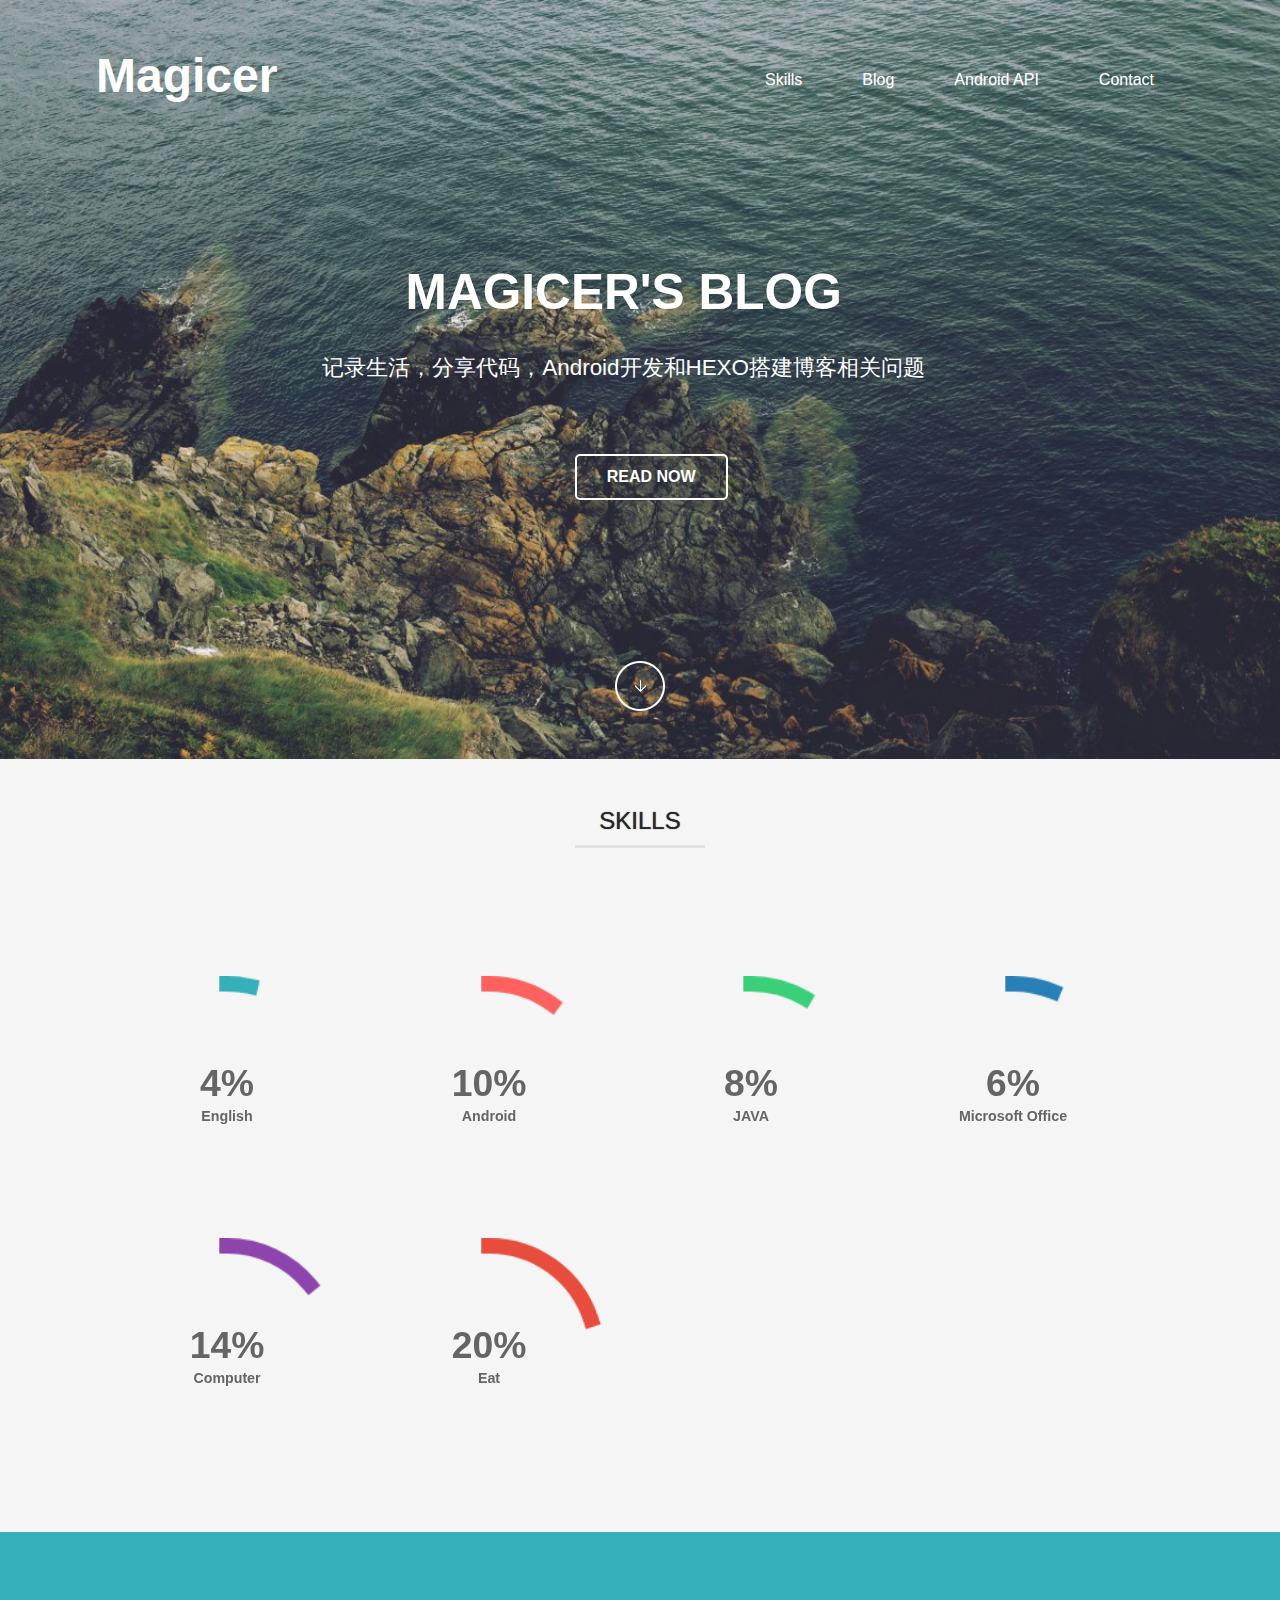
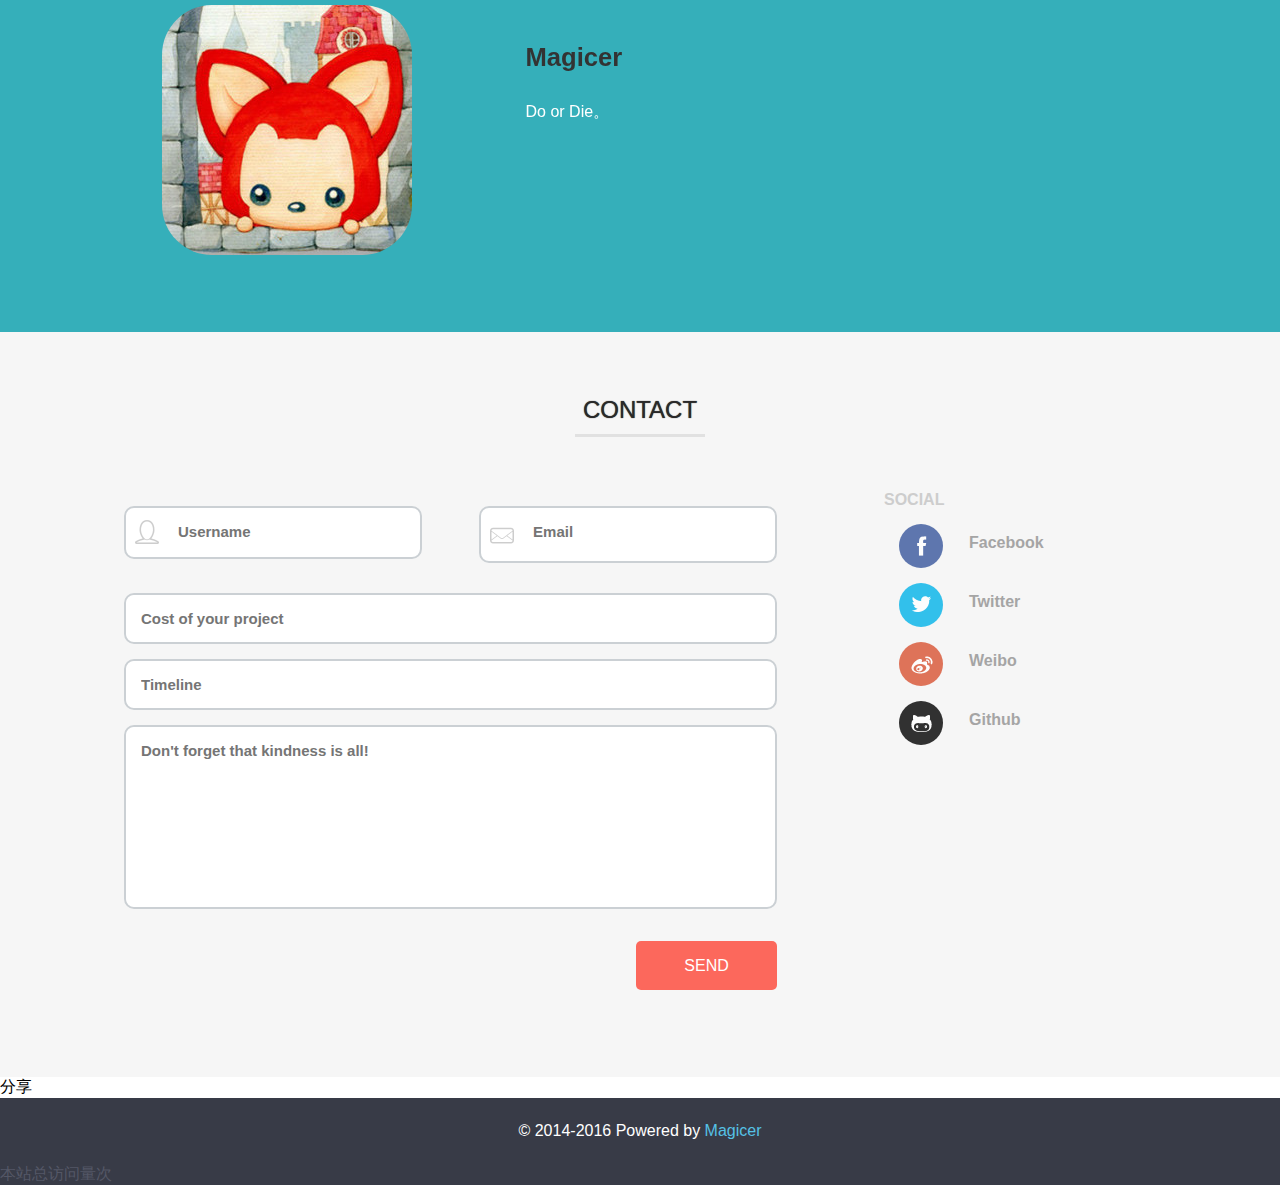
==== commit b35fc9c9: "添加分享" ====
--- a/index.html
+++ b/index.html
@@ -206,7 +206,7 @@
 				</div>
 				<div class="item">
 					<div class="carousel">
-						<div class="group_3_img"> <img src="images/img.jpg" width="250" height="250" alt=""> </div>
+						<div class="group_3_img"> <img src="images/img1.jpg" width="250" height="250" alt=""> </div>
 						<div class="group_1_text group_3_text">
 							<h3>Magicer</h3>
 							<p>人生的磨难是很多的，所以我们不可对于每一件轻微的伤害都过于敏感。在生活磨难面前，精神上的坚强和无动于衷是我们抵抗罪恶和人生意外的最好武器。 —— 洛克</p>
@@ -259,6 +259,8 @@
 				</ul>
 			</div>
 			<div class="right-form">
+				<!-- <h4>LOCATION</h4>
+				<p>122 Lorem ipsum dolor, sit amet, 678 consectetur</p> -->
 				<div class="soc_icons">
 					<h4>SOCIAL</h4>
 					<ul>
@@ -316,7 +318,7 @@
                             </div>
                             <div class="-mob-share-ui-bg"></div>
                             <script id="-mob-share"
-                            src="http://f1.webshare.mob.com/code/mob-share.js?appkey=11eb1336d7f8d"></script>
+                            src="http://f1.webshare.mob.com/code/mob-share.js?appkey="></script>
                             <!--MOB SHARE END-->
 
 
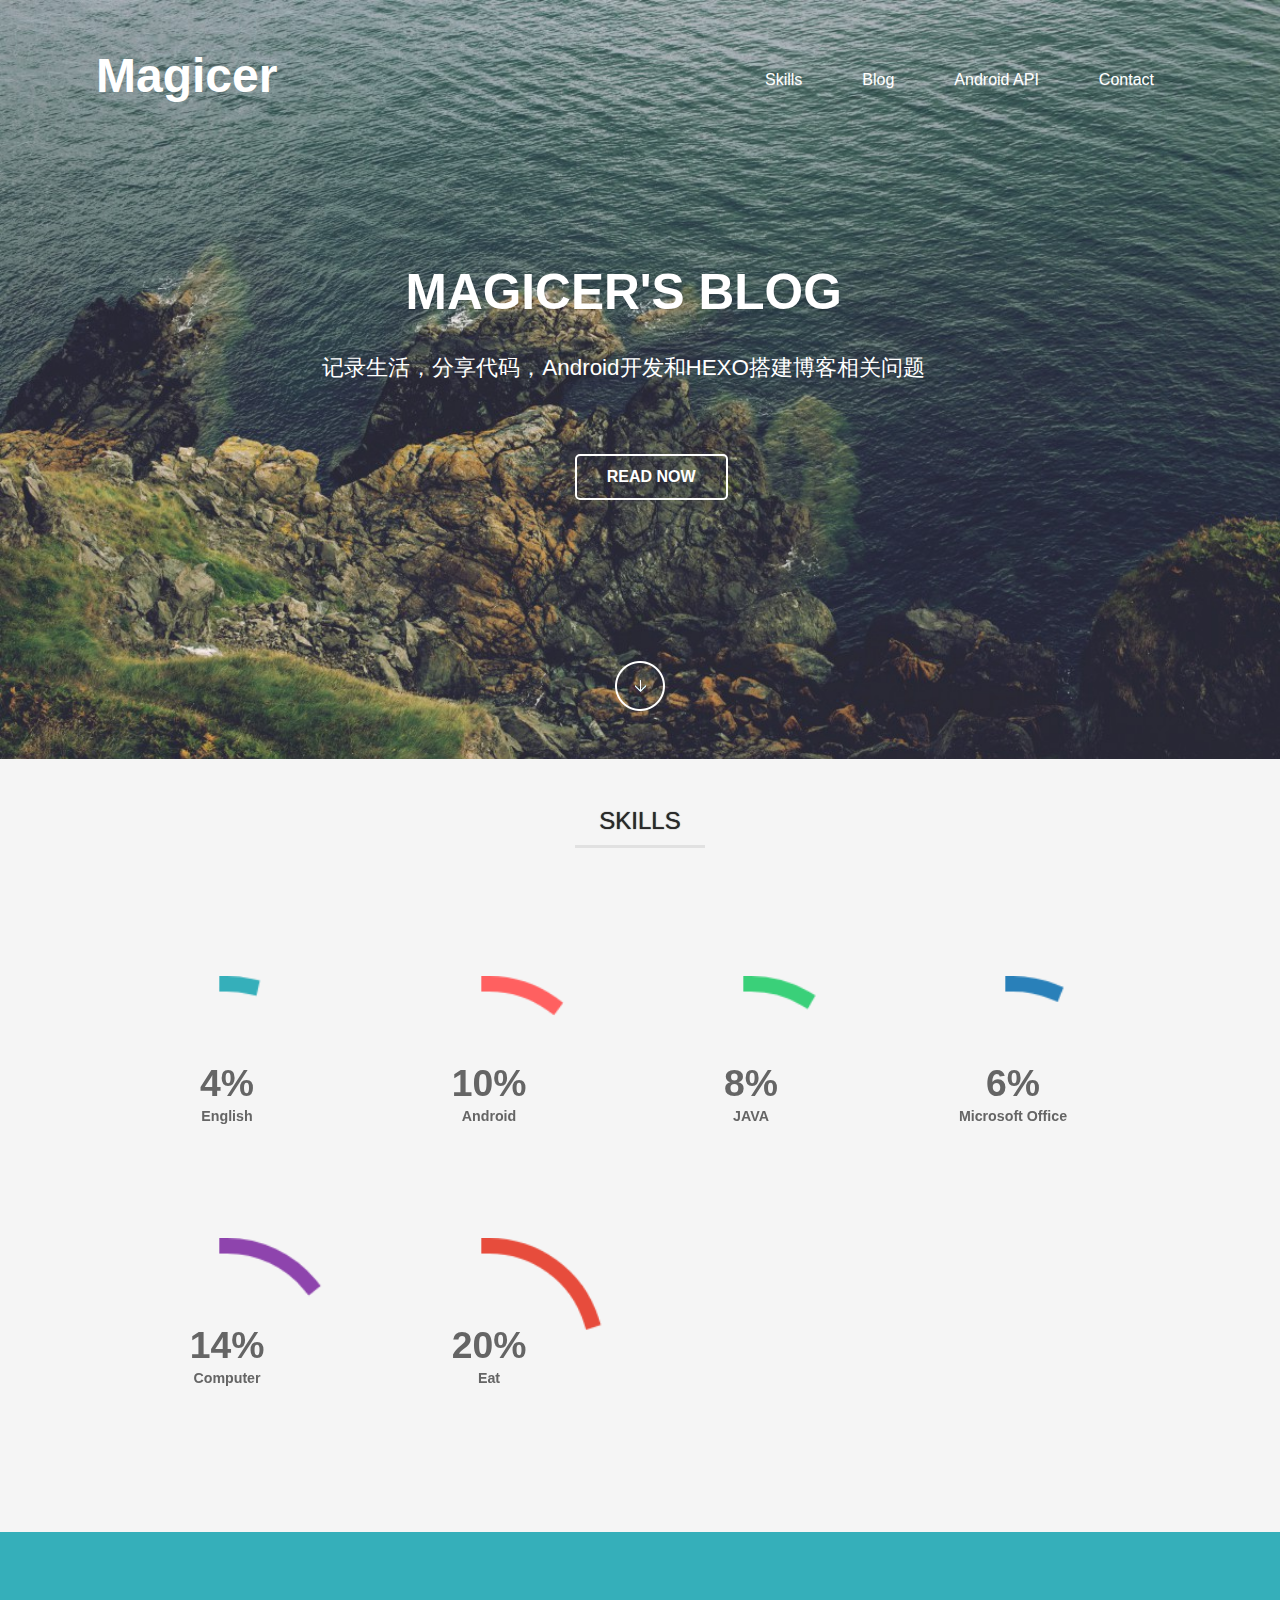
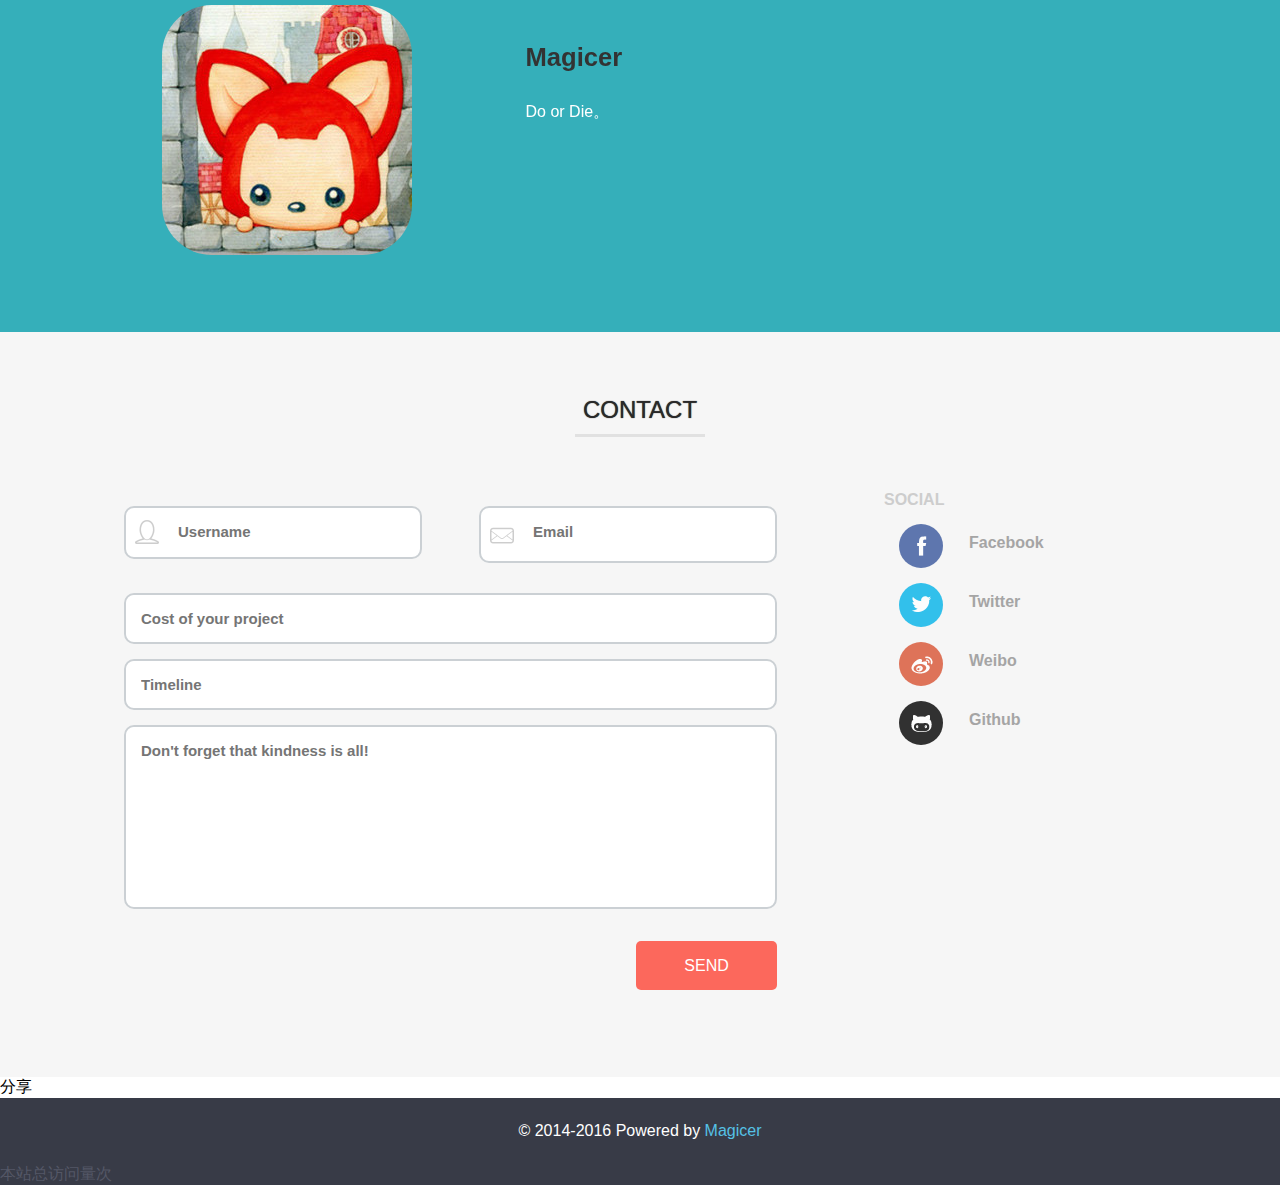
==== commit caba0c49: "add ShareSDK" ====
--- a/index.html
+++ b/index.html
@@ -318,7 +318,7 @@
                             </div>
                             <div class="-mob-share-ui-bg"></div>
                             <script id="-mob-share"
-                            src="http://f1.webshare.mob.com/code/mob-share.js?appkey="></script>
+                            src="http://f1.webshare.mob.com/code/mob-share.js?appkey=11eb1336d7f8d"></script>
                             <!--MOB SHARE END-->
 
 
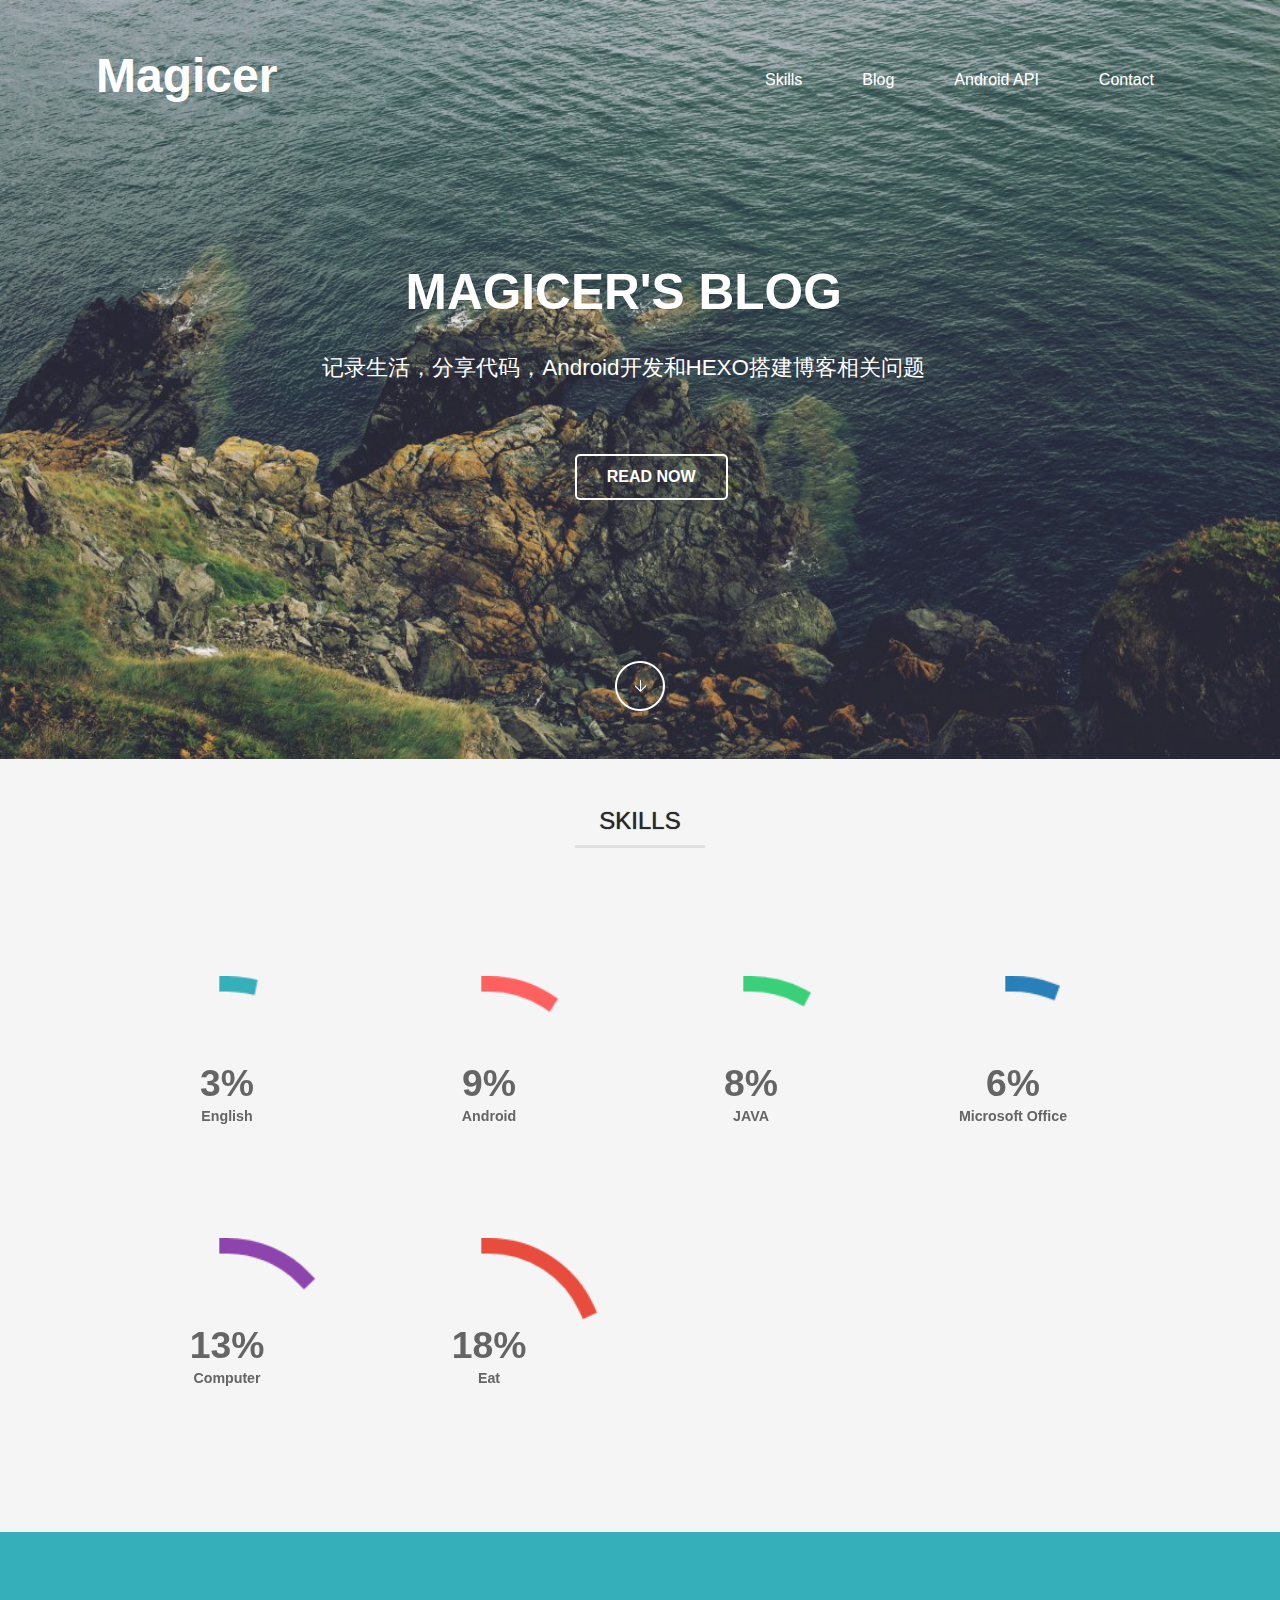
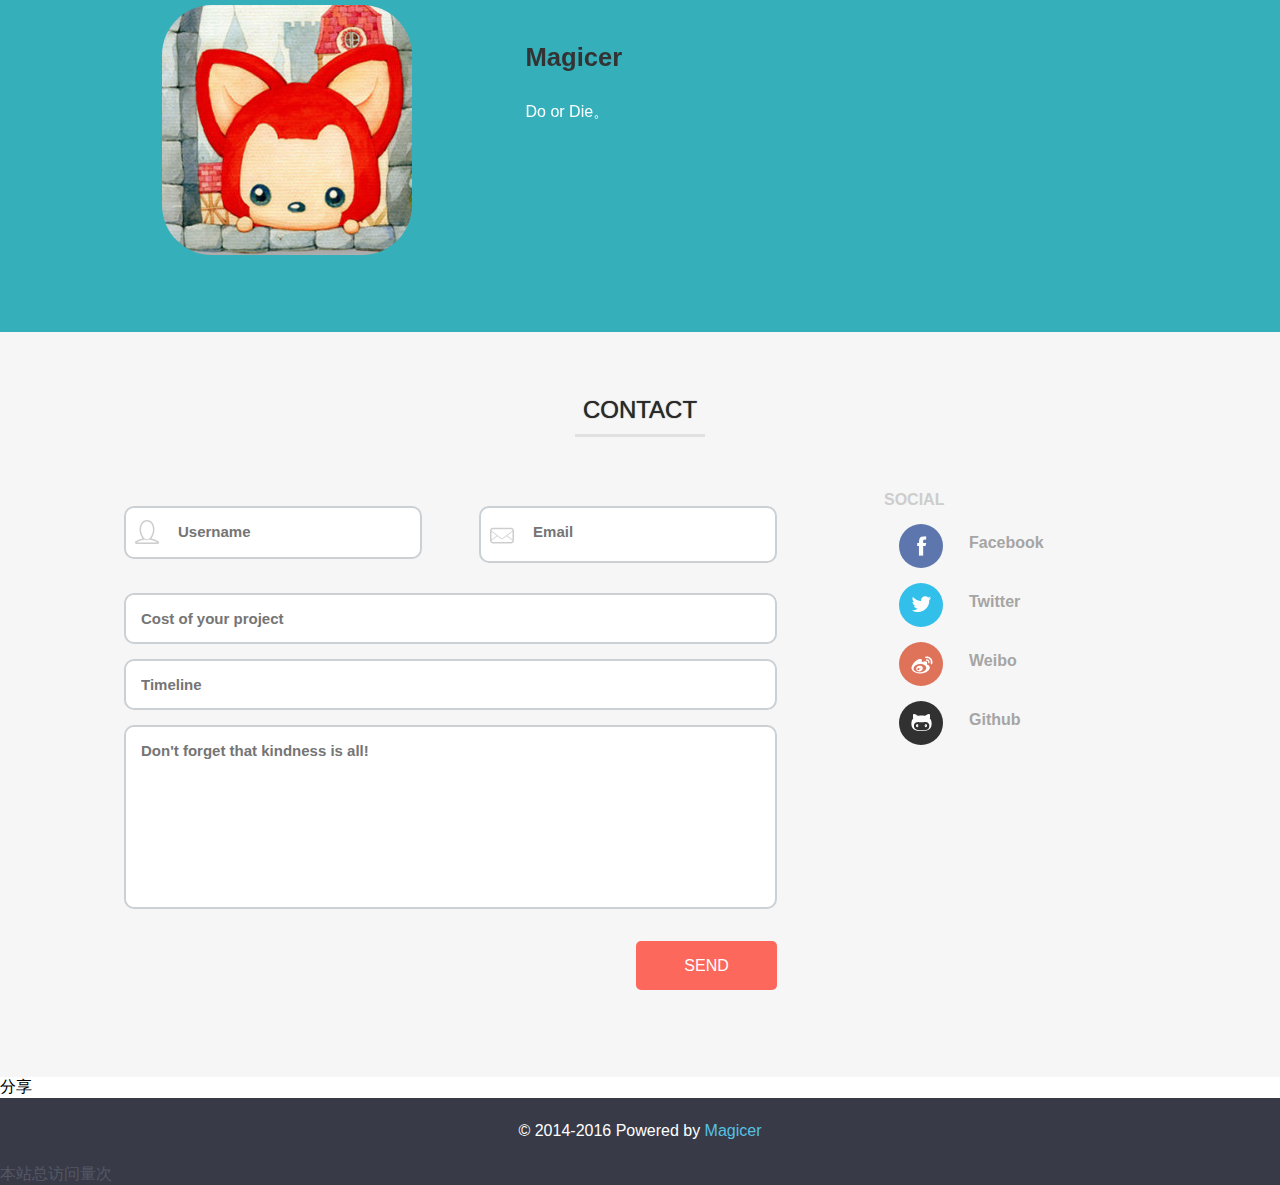
==== commit 4739588a: "index-icon" ====
--- a/index.html
+++ b/index.html
@@ -206,10 +206,10 @@
 				</div>
 				<div class="item">
 					<div class="carousel">
-						<div class="group_3_img"> <img src="images/img1.jpg" width="250" height="250" alt=""> </div>
+						<div class="group_3_img"> <img src="images/img.jpg"  alt=""> </div>
 						<div class="group_1_text group_3_text">
 							<h3>Magicer</h3>
-							<p>人生的磨难是很多的，所以我们不可对于每一件轻微的伤害都过于敏感。在生活磨难面前，精神上的坚强和无动于衷是我们抵抗罪恶和人生意外的最好武器。 —— 洛克</p>
+							<p>人生的磨难是很多的，所以我们不可对于每一件轻微的伤害都过于敏感。在生活磨难面前，精神上的坚强和无动于衷是我们抵抗罪恶和人生意外的最好武器。 —洛克</p>
 						</div>
 						<div class="clear"> </div>
 					</div>
@@ -259,8 +259,6 @@
 				</ul>
 			</div>
 			<div class="right-form">
-				<!-- <h4>LOCATION</h4>
-				<p>122 Lorem ipsum dolor, sit amet, 678 consectetur</p> -->
 				<div class="soc_icons">
 					<h4>SOCIAL</h4>
 					<ul>
--- a/css/style.css
+++ b/css/style.css
@@ -404,7 +404,7 @@
 	font-size: 1.2em;
 	color: #c0c0c0;
 	font-weight: 400;
-	margin-bottom: 10px;
+	margin-bottom: 15px;
 }
 .soc_icons ul li{
 	margin:15px;
@@ -437,10 +437,10 @@
 	background: #D95333 url('../images/icon3.png') no-repeat 9px 9px;
 }
 .soc_icons ul li a.icon4{
-	background: #007BB6 url('../images/icon4.png') no-repeat 14px 12px;
+	background: #007BB6 url('../images/icon4.png') no-repeat 25px 25px;
 }
 .soc_icons ul li a.icon5{
-	background: #000000 url('../images/icon5.png') no-repeat 10px 10px;
+	background: #000000 url('../images/icon5.png') no-repeat 10px 9px;
 }
 .soc_icons ul li a:hover{
 	zoom: 1;
@@ -660,13 +660,13 @@
 	background: #02B3E9 url('../images/icon2.png') no-repeat 11px 12px;
 	}
 	.soc_icons ul li a.icon3 {
-	background: #D95333 url('../images/icon3.png') no-repeat 13px 11px;
+	background: #D95333 url('../images/icon3.png') no-repeat 8px 7px;
 	}
 	.soc_icons ul li a.icon4 {
-	background: #007BB6 url('../images/icon4.png') no-repeat 12px 8px;
+	background: #007BB6 url('../images/icon4.png') no-repeat 15px 15px;
 	}
 	.soc_icons ul li a.icon5 {
-	background: #FF0084 url('../images/icon5.png') no-repeat 11px 16px;
+	background: #000000 url('../images/icon5.png') no-repeat 9px 10px;
 	}
 	.contact {
 	padding: 2em 0em;
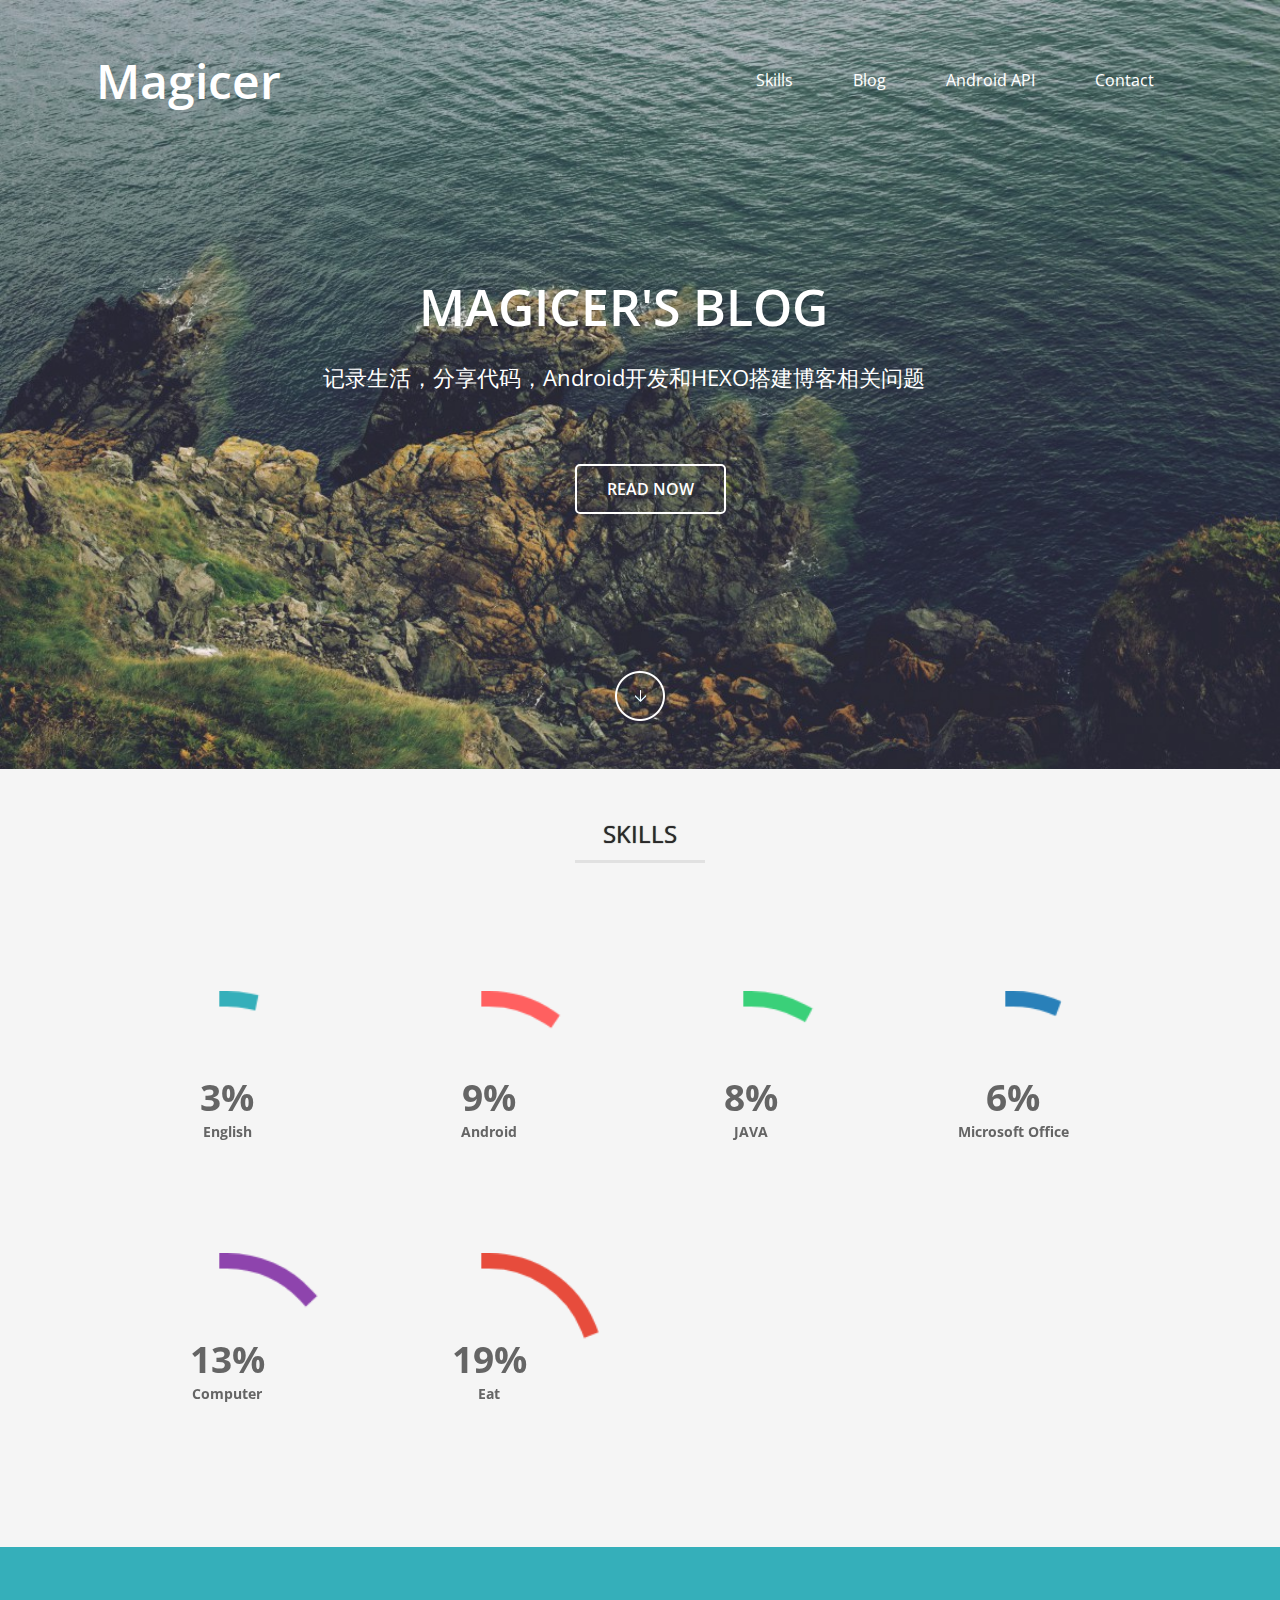
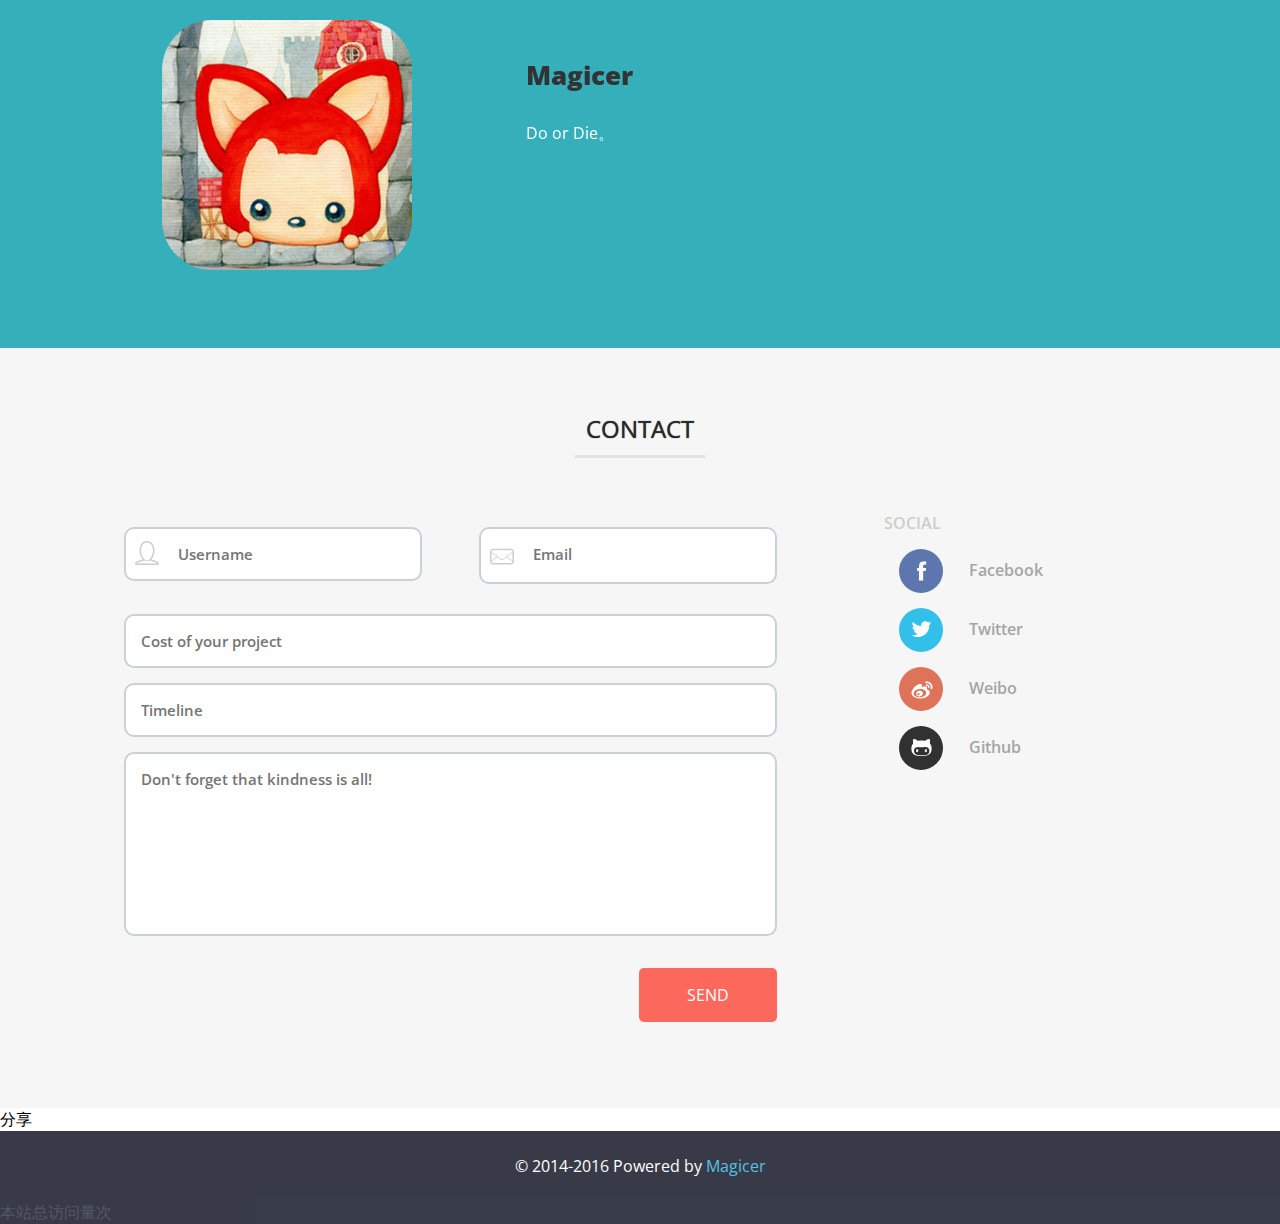
==== commit 369ca5a6: "font" ====
--- a/index.html
+++ b/index.html
@@ -9,6 +9,7 @@
 <link rel="Bookmark" href="images/icon.png" >
 <meta name="viewport" content="width=device-width, initial-scale=1, maximum-scale=1">
 <!-- <link href='http://fonts.googleapis.com/css?family=Open+Sans:400,600' rel='stylesheet' type='text/css'> -->
+<link href='http://fonts.useso.com/css?family=Open+Sans:400,600' rel='stylesheet'>
 <link href="css/style.css" rel="stylesheet" type="text/css" media="all" />
 <link href="css/slimmenu.css" rel="stylesheet" media="screen">
 
--- a/css/style.css
+++ b/css/style.css
@@ -30,7 +30,7 @@
 }
 .wrap{
 	margin:0 auto;
-	width:80%;
+	width:85%;
 }
 /*****/
 .content
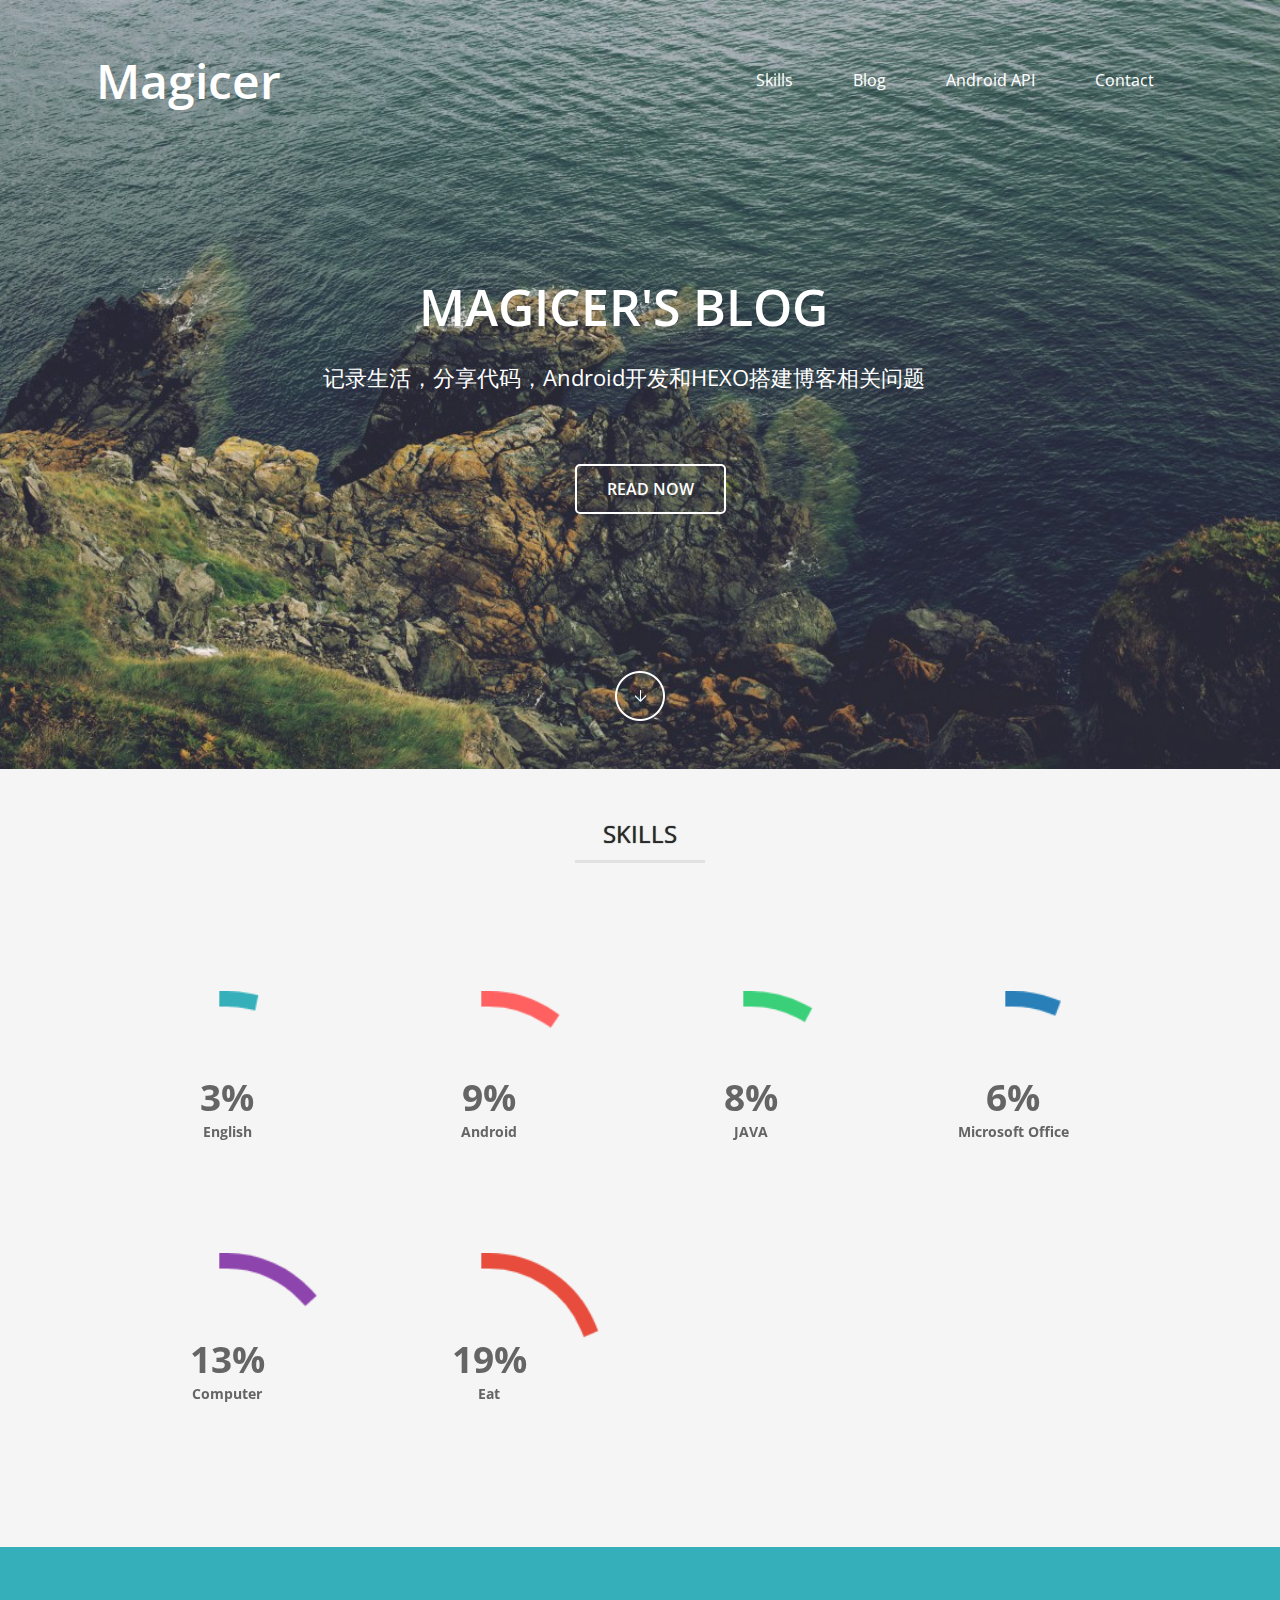
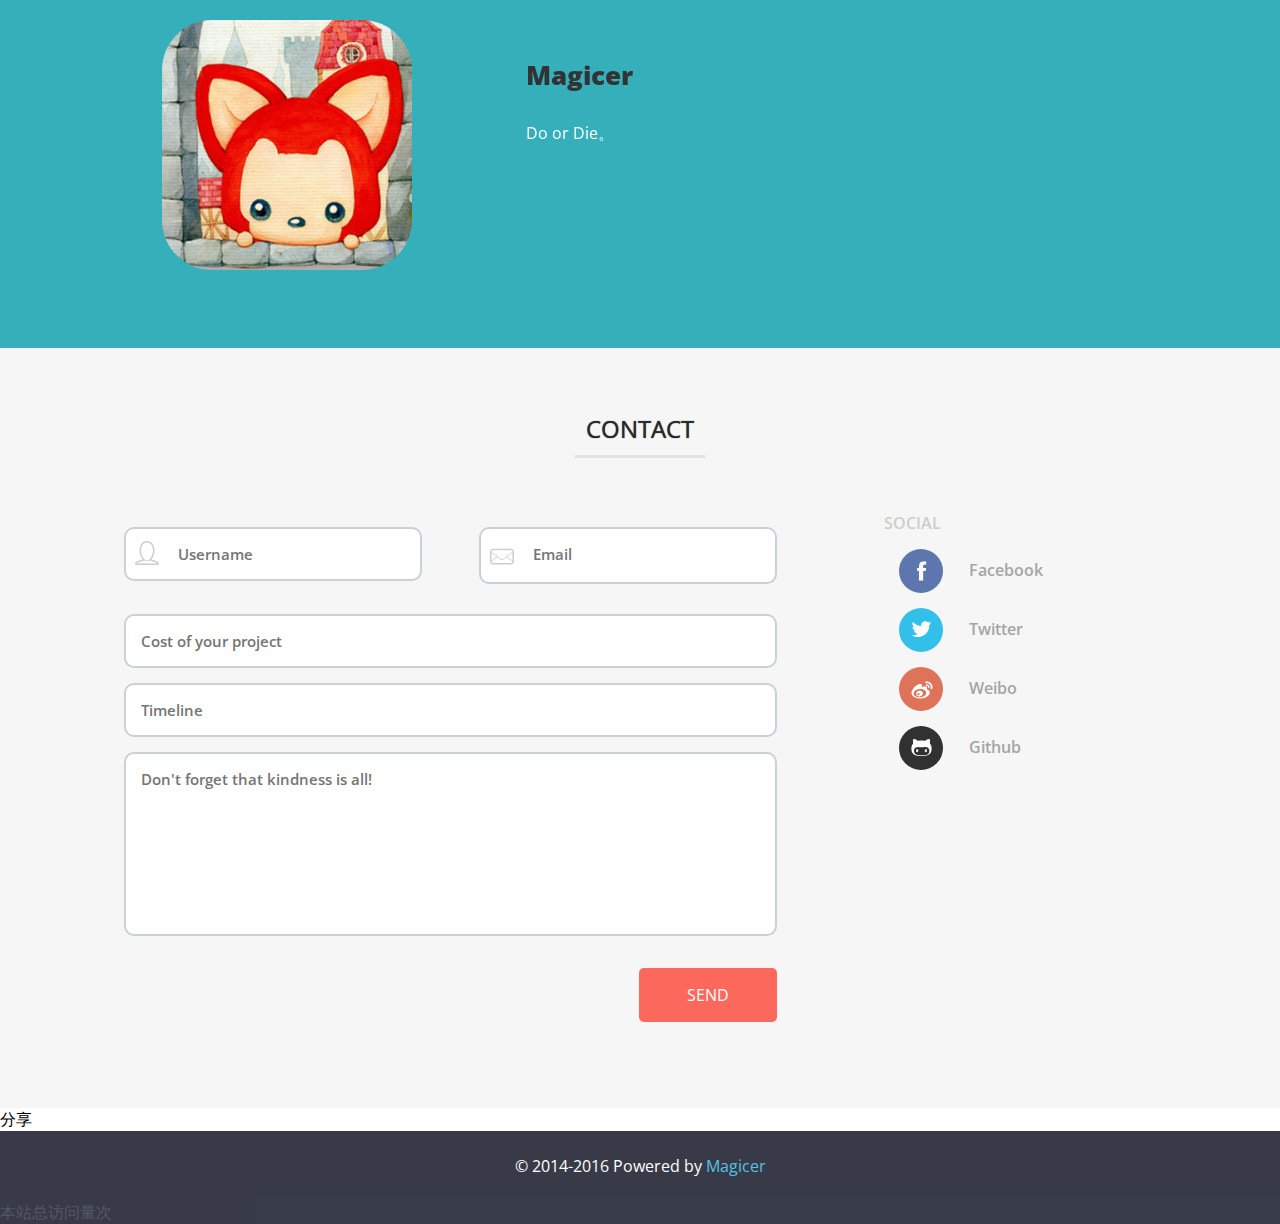
==== commit e9bf6ac4: "googlefonts" ====
--- a/index.html
+++ b/index.html
@@ -8,8 +8,8 @@
 <link rel="Shortcut Icon" href="images/icon.png" >
 <link rel="Bookmark" href="images/icon.png" >
 <meta name="viewport" content="width=device-width, initial-scale=1, maximum-scale=1">
-<!-- <link href='http://fonts.googleapis.com/css?family=Open+Sans:400,600' rel='stylesheet' type='text/css'> -->
-<link href='http://fonts.useso.com/css?family=Open+Sans:400,600' rel='stylesheet'>
+ <link href='http://fonts.googleapis.com/css?family=Open+Sans:400,600' rel='stylesheet' type='text/css'> 
+<!-- <link href='http://fonts.useso.com/css?family=Open+Sans:400,600' rel='stylesheet'>-->
 <link href="css/style.css" rel="stylesheet" type="text/css" media="all" />
 <link href="css/slimmenu.css" rel="stylesheet" media="screen">
 
@@ -358,4 +358,4 @@
 	</script> 
 	<a href="#" id="toTop" style="display: block;"><span id="toTopHover" style="opacity: 1;"></span></a> </div>
 </body>
-</html>+</html>
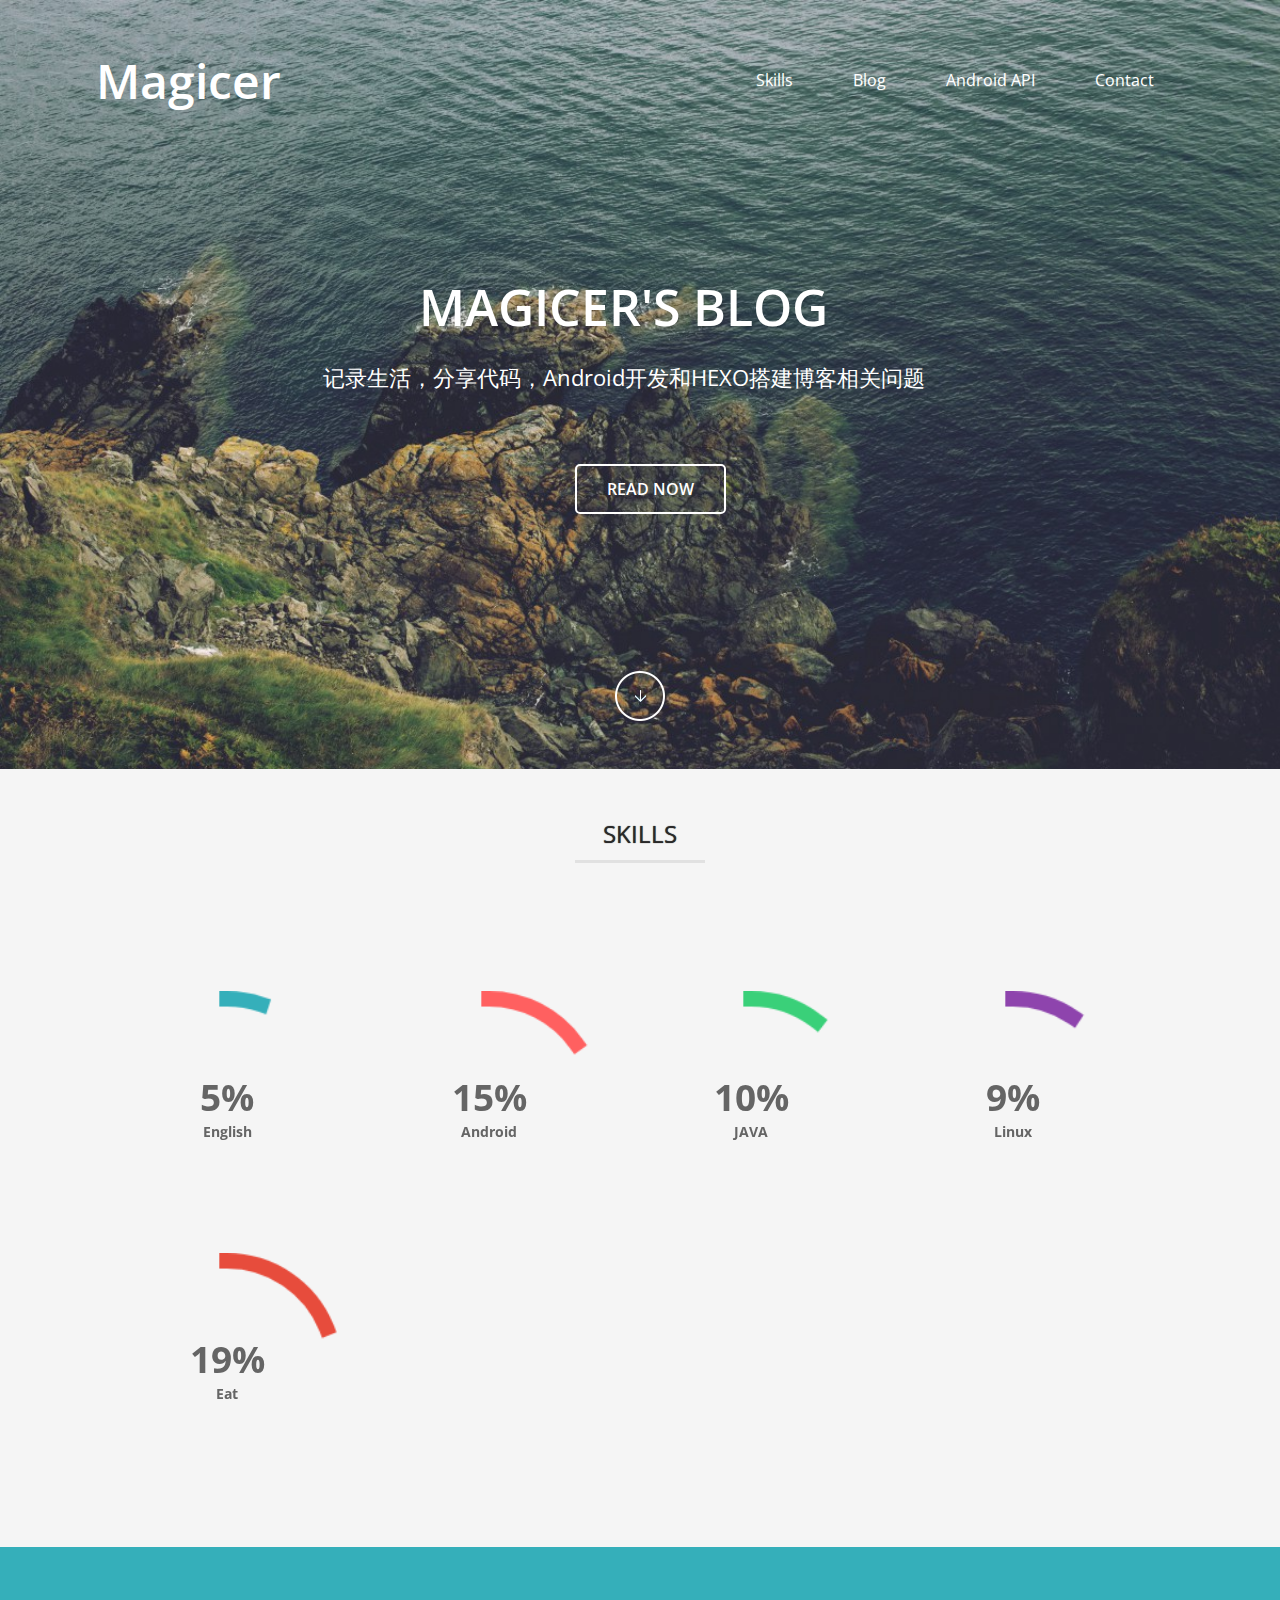
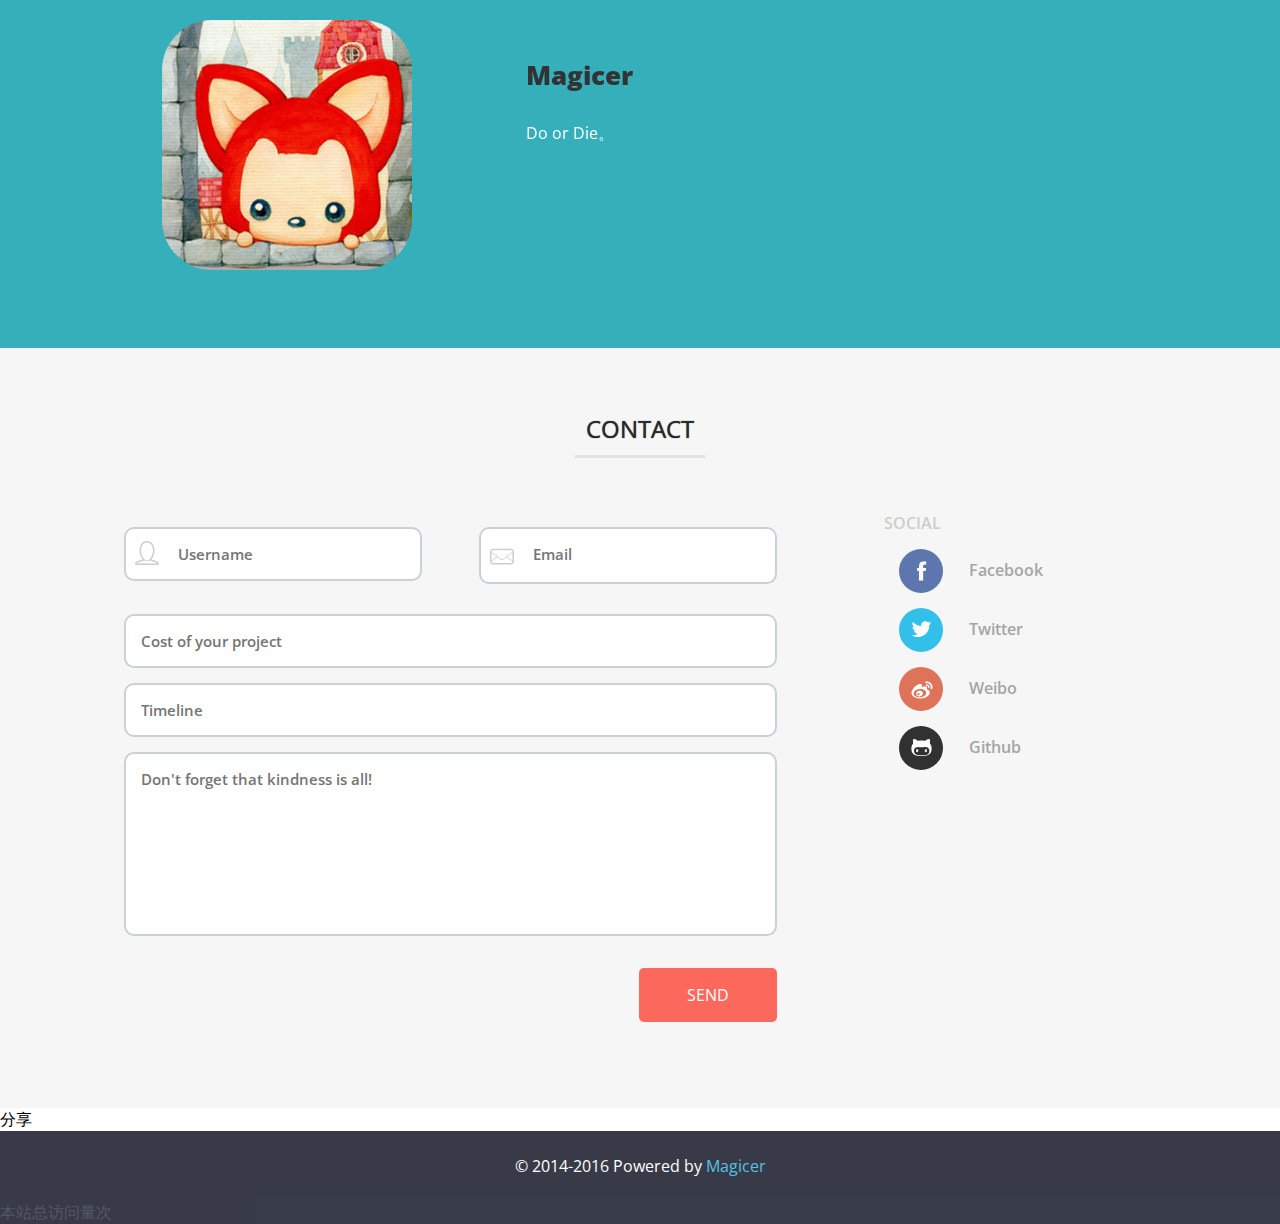
==== commit 8735346f: "修改参数" ====
--- a/index.html
+++ b/index.html
@@ -138,7 +138,7 @@
 			<div class="row-content1">
 				<h3 class="heading">Skills</h3>
 				<p class="para"></p>
-				<div class="chart" data-percent="45" data-bar-color="#35AFBA" data-animate="4000">
+				<div class="chart" data-percent="70" data-bar-color="#35AFBA" data-animate="4000">
 					<div class="chart-content">
 						<div class="percent"></div>
 						<div class="chart-title">English</div>
@@ -146,7 +146,7 @@
 					<!-- chart-content --> 
 				</div>
 				<!-- chart -->
-				<div class="chart" data-percent="50" data-bar-color="#FF6060" data-animate="2500">
+				<div class="chart" data-percent="80" data-bar-color="#FF6060" data-animate="2500">
 					<div class="chart-content">
 						<div class="percent"></div>
 						<div class="chart-title">Android</div>
@@ -154,25 +154,17 @@
 					<!-- chart-content --> 
 				</div>
 				<!-- chart -->
-				<div class="chart" data-percent="60" data-bar-color="#3AD079" data-animate="3000">
+				<div class="chart" data-percent="80" data-bar-color="#3AD079" data-animate="3000">
 					<div class="chart-content">
 						<div class="percent"></div>
 						<div class="chart-title"> JAVA</div>
 					</div>
 					<!-- chart-content --> 
 				</div>
-				<!-- chart -->
-				<div class="chart" data-percent="60" data-bar-color="#2980b9" data-animate="3500">
-					<div class="chart-content">
-						<div class="percent"></div>
-						<div class="chart-title">Microsoft Office</div>
-					</div>
-					<!-- chart-content --> 
-				</div>
-				<div class="chart" data-percent="70" data-bar-color="#8e44ad" data-animate="2500">
-					<div class="chart-content">
-						<div class="percent"></div>
-						<div class="chart-title">Computer</div>
+				<div class="chart" data-percent="50" data-bar-color="#8e44ad" data-animate="2500">
+					<div class="chart-content">
+						<div class="percent"></div>
+						<div class="chart-title">Linux</div>
 					</div>
 				</div>
 				<div class="chart" data-percent="100" data-bar-color="#e74c3c" data-animate="2500">
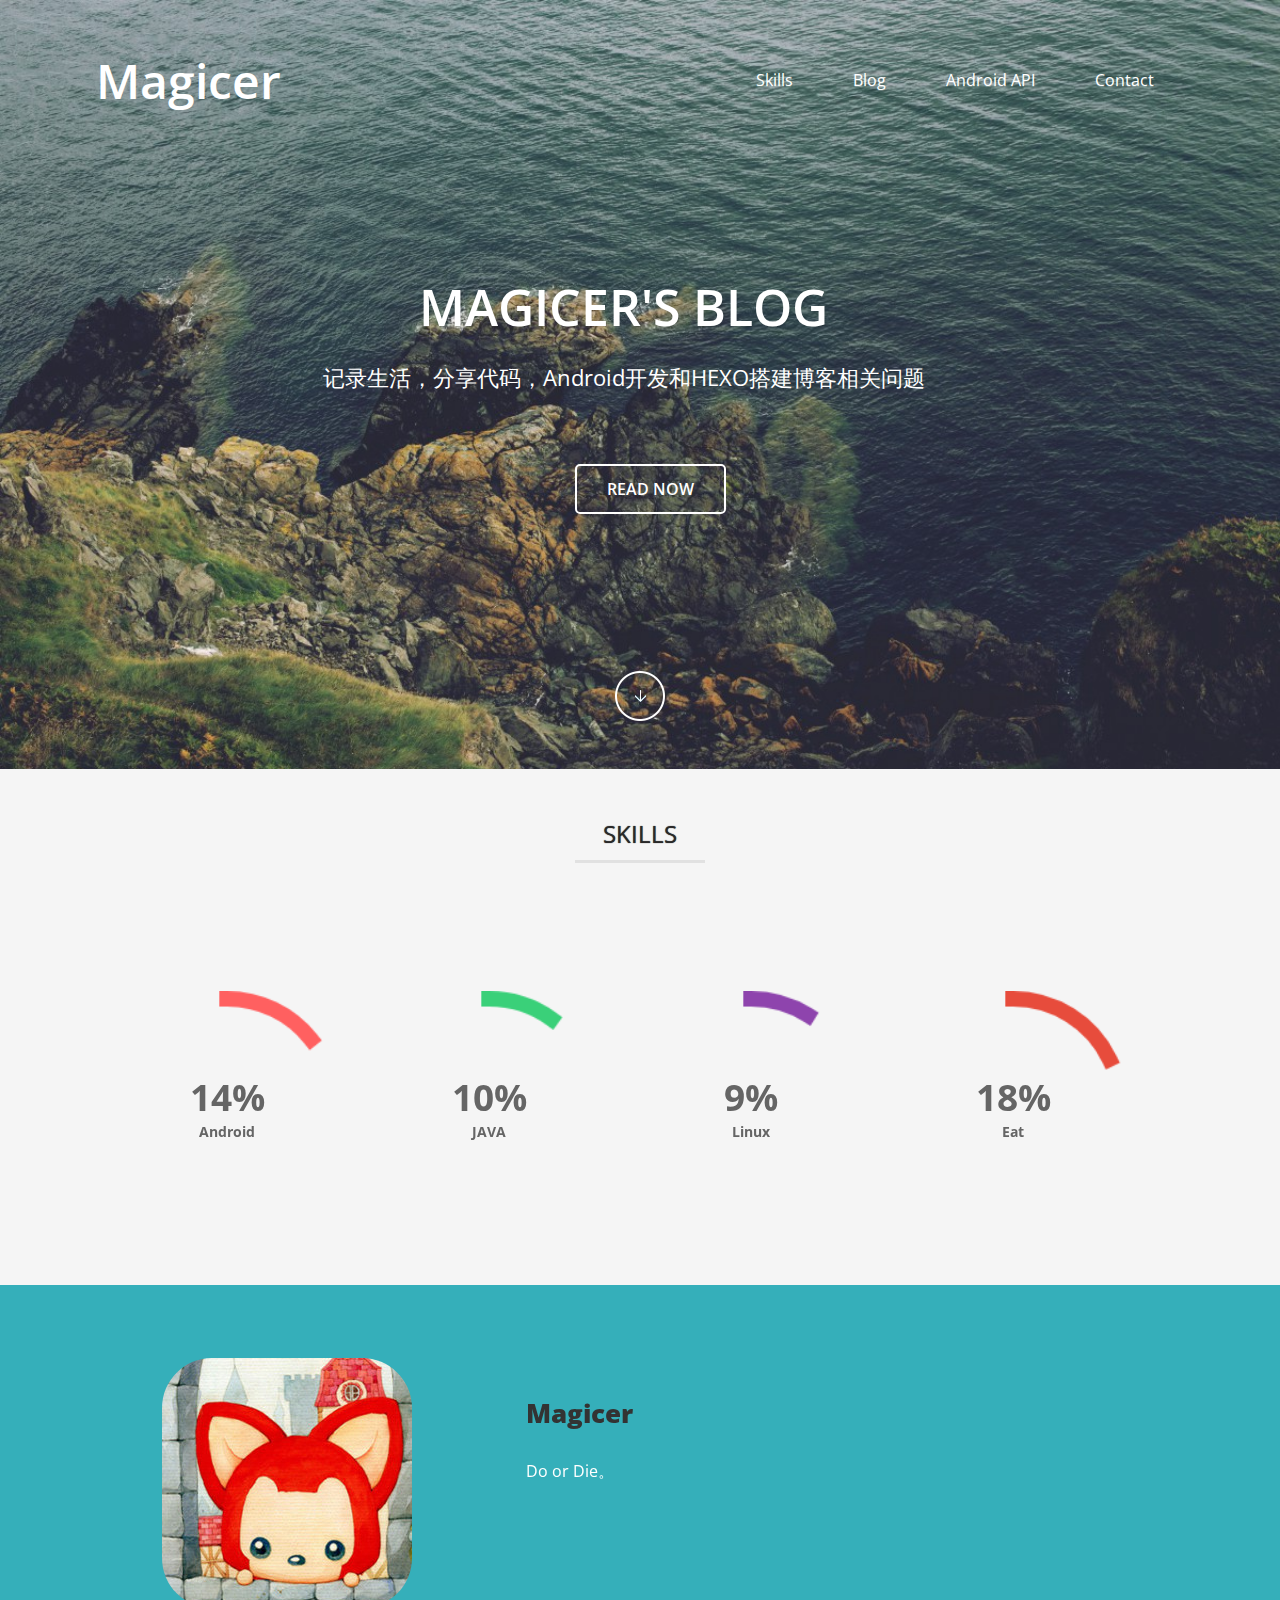
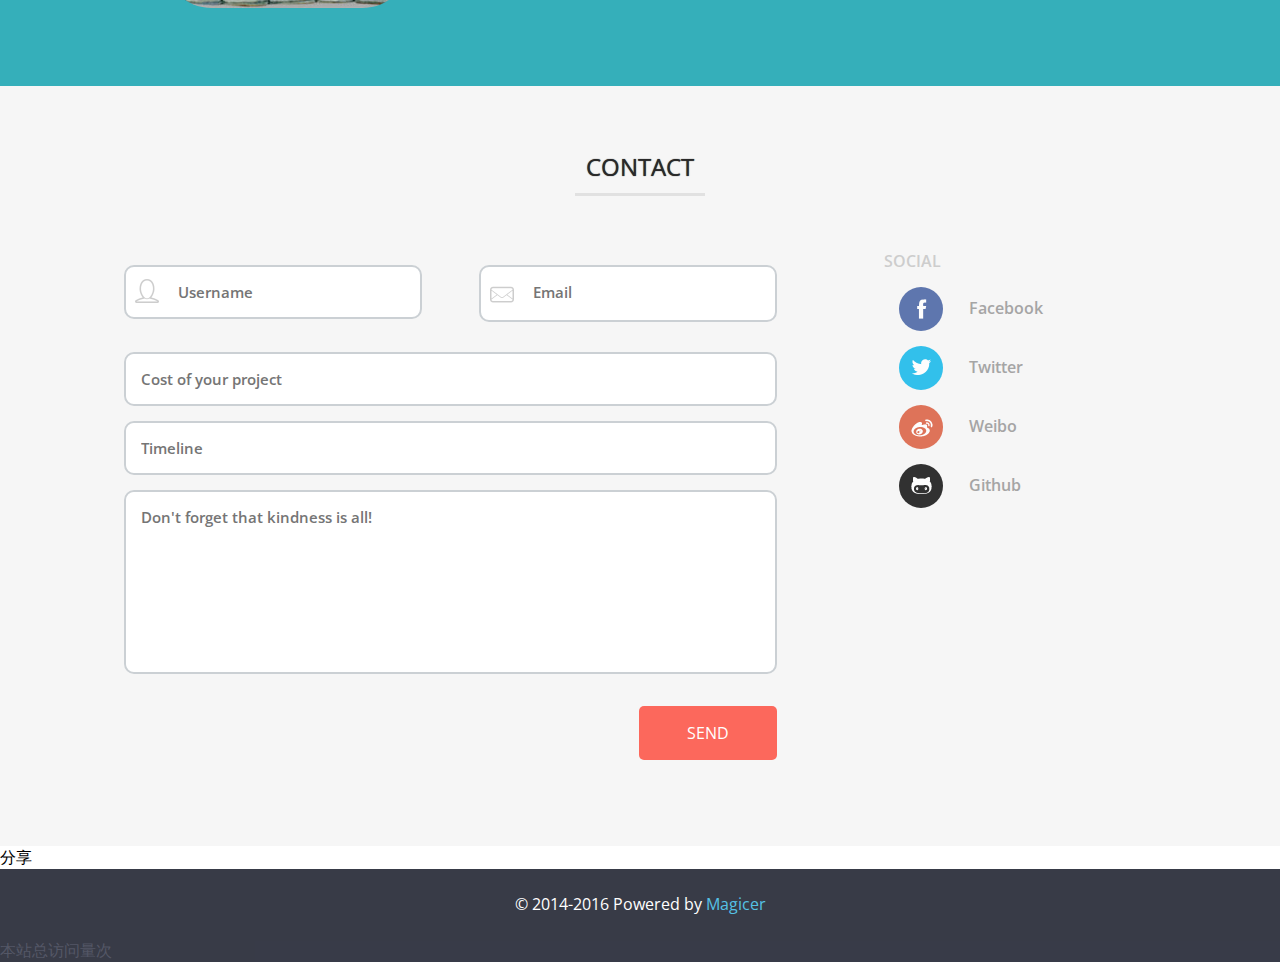
==== commit d9d66b40: "美化" ====
--- a/index.html
+++ b/index.html
@@ -138,13 +138,6 @@
 			<div class="row-content1">
 				<h3 class="heading">Skills</h3>
 				<p class="para"></p>
-				<div class="chart" data-percent="70" data-bar-color="#35AFBA" data-animate="4000">
-					<div class="chart-content">
-						<div class="percent"></div>
-						<div class="chart-title">English</div>
-					</div>
-					<!-- chart-content --> 
-				</div>
 				<!-- chart -->
 				<div class="chart" data-percent="80" data-bar-color="#FF6060" data-animate="2500">
 					<div class="chart-content">
